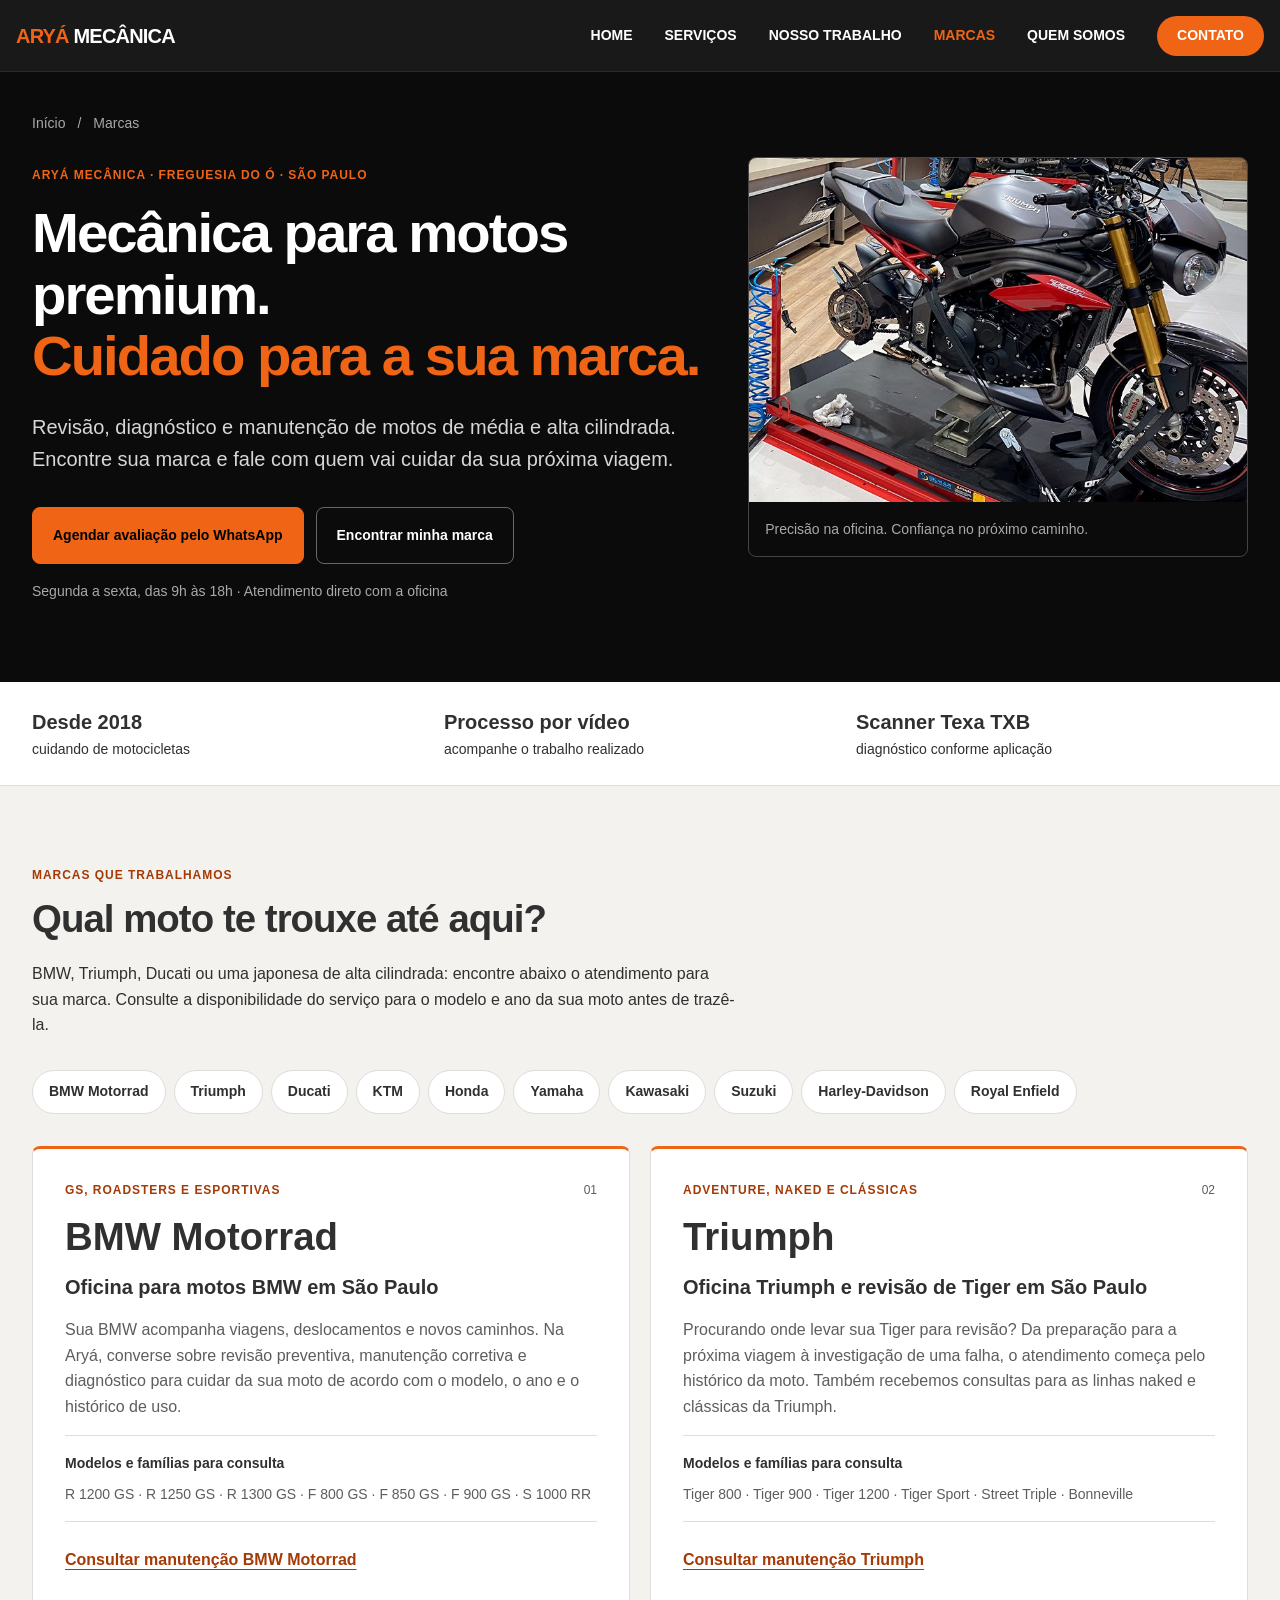
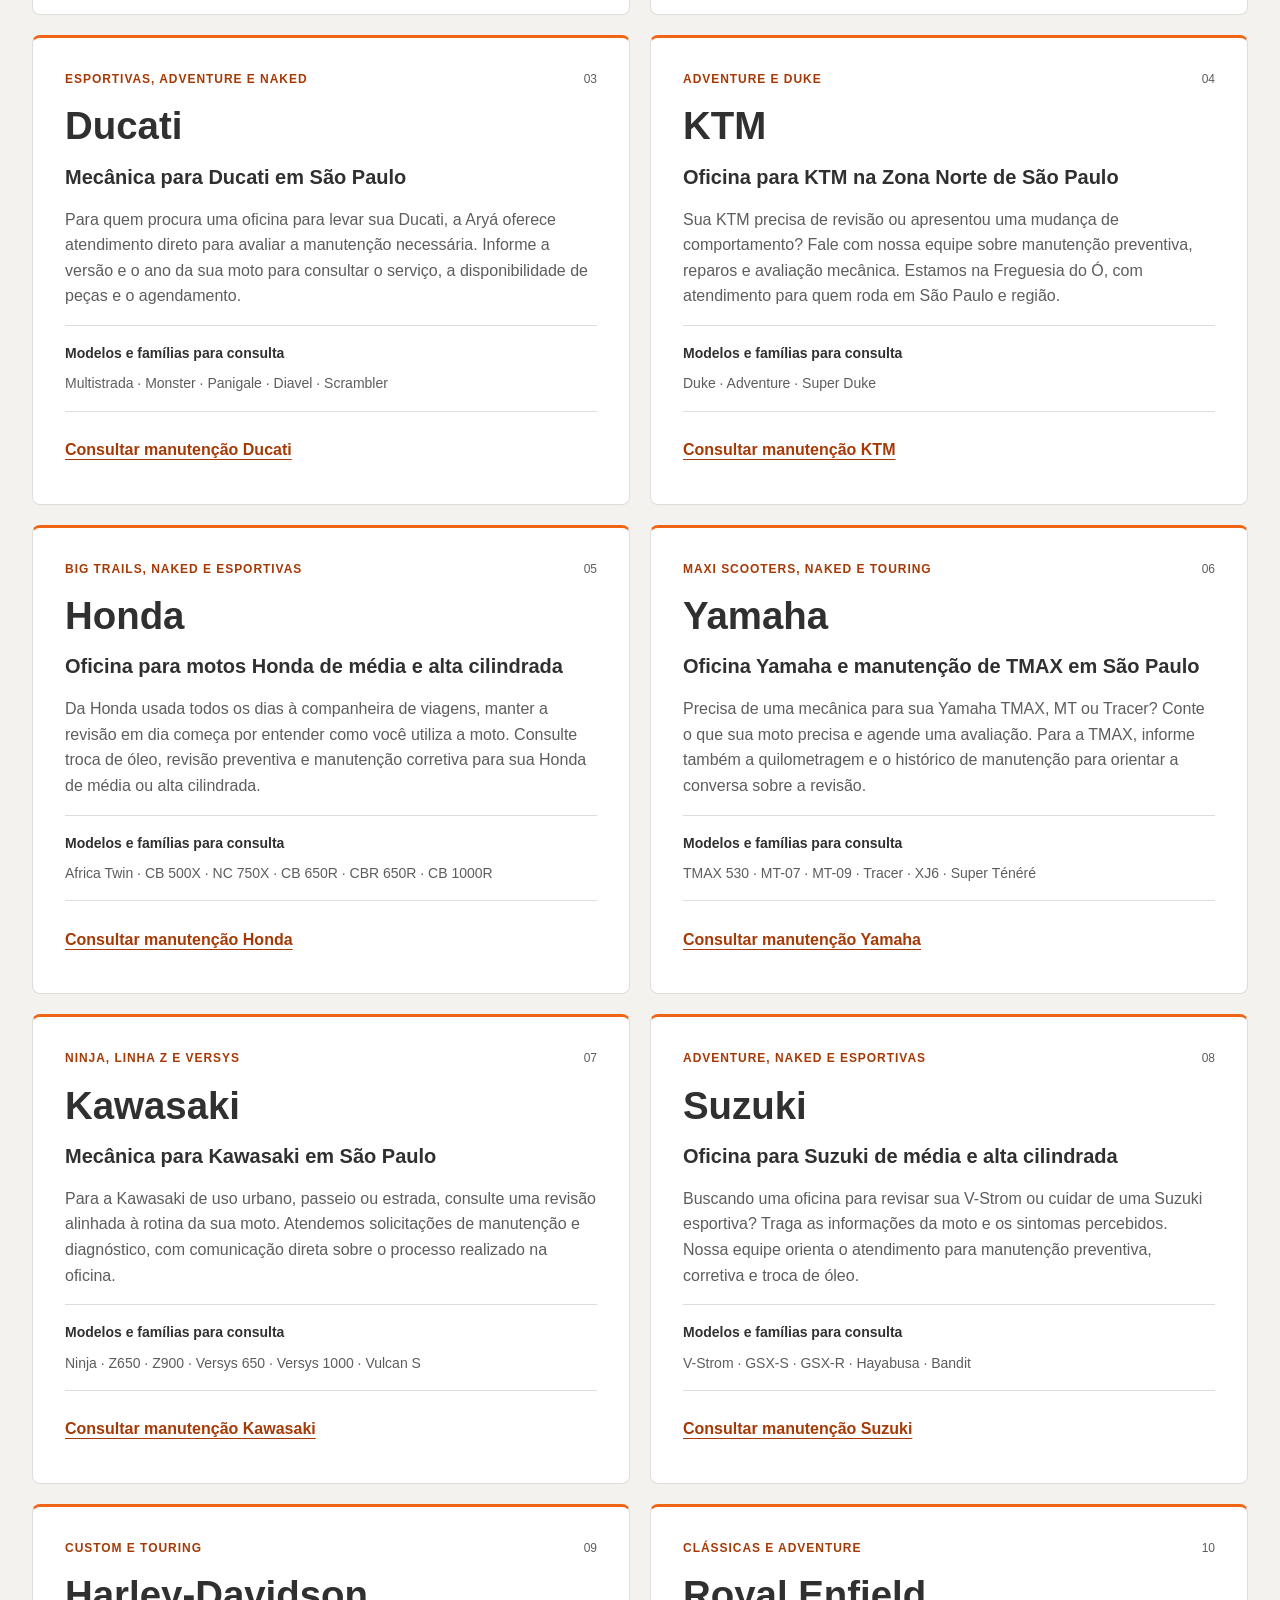
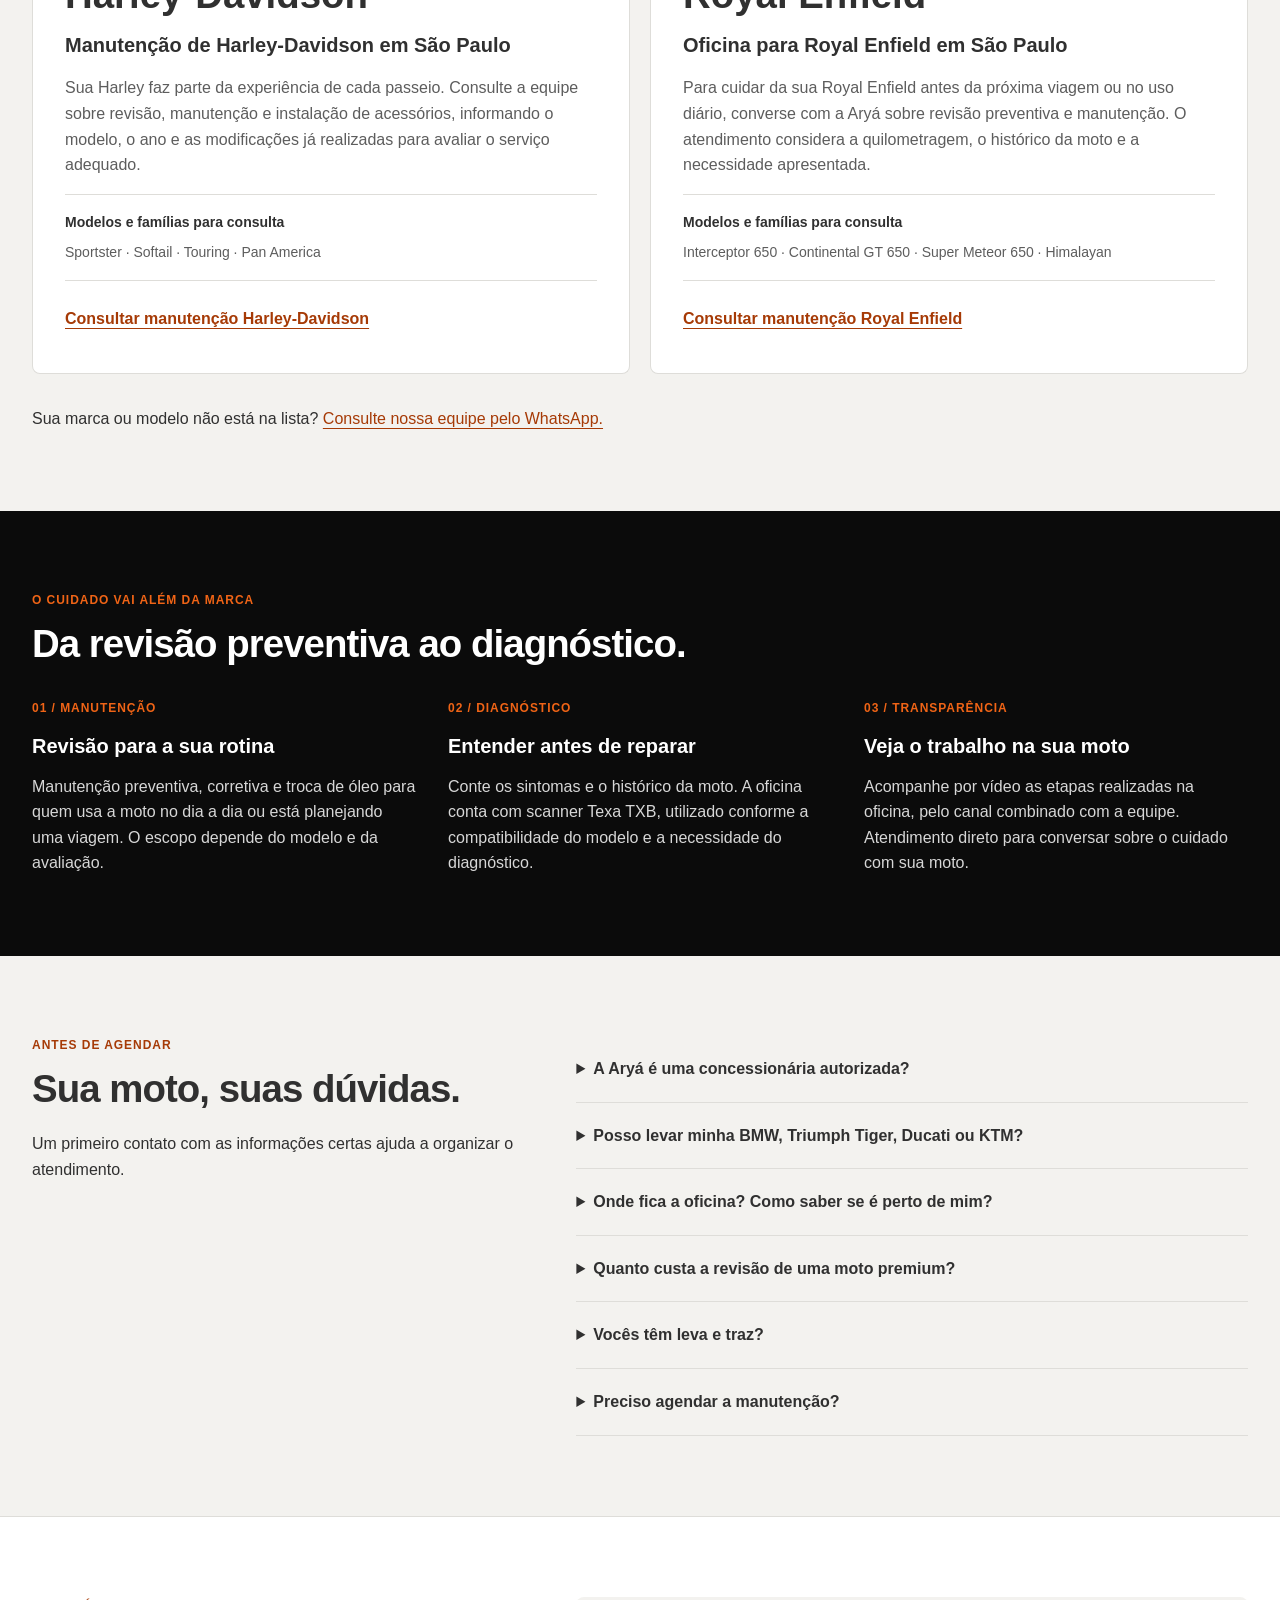
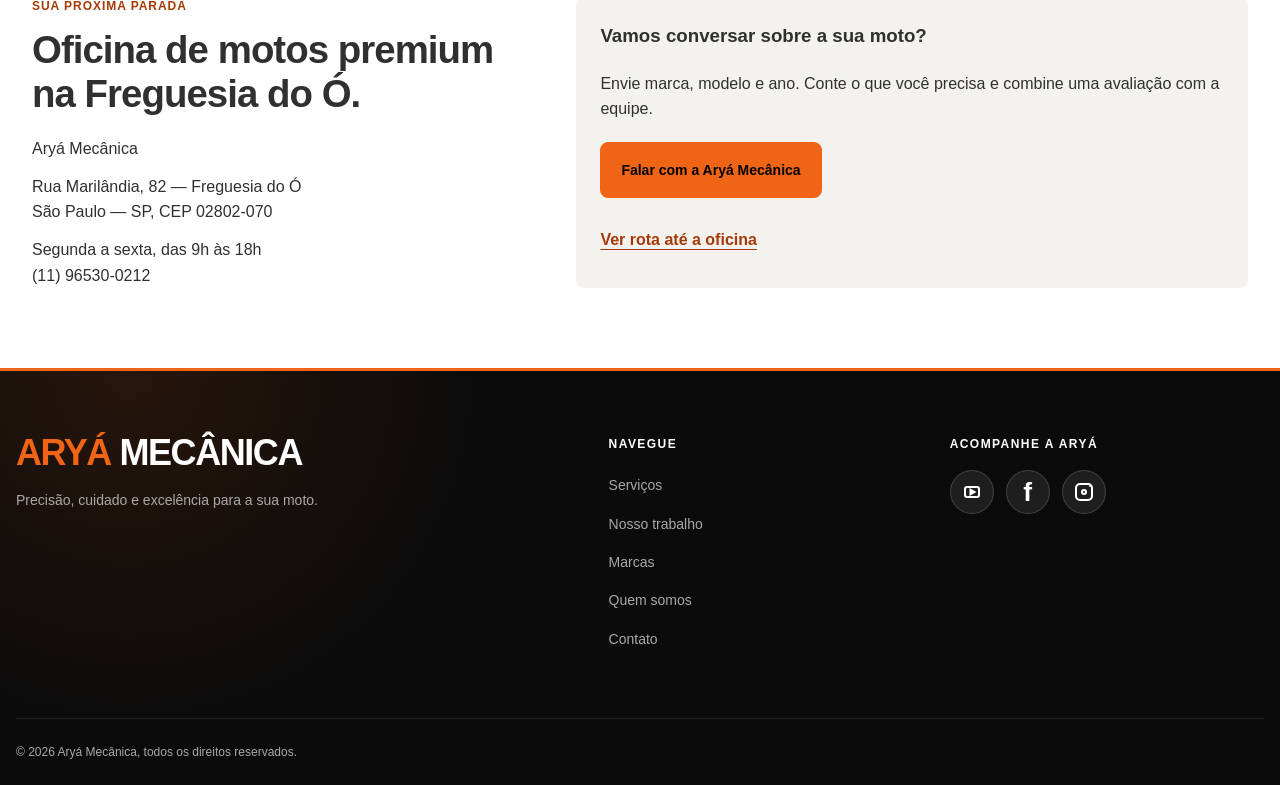
==== marcas.html @ cc3dc793 "feat(marcas): adiciona pagina de atendimento por marca Inclui servicos, perguntas frequentes e conta" ====
<!doctype html>
<html lang="pt-BR">
<head>
  <meta charset="utf-8">
  <meta name="viewport" content="width=device-width, initial-scale=1">
  <title>Oficina de Motos Premium em São Paulo | Marcas | Aryá</title>
  <meta name="description" content="Mecânica de motos premium na Freguesia do Ó, São Paulo. BMW, Triumph Tiger, Ducati, KTM, Honda e mais. Consulte revisão e manutenção na Aryá.">
  <meta property="og:type" content="website">
  <meta property="og:locale" content="pt_BR">
  <meta property="og:title" content="Sua moto. Sua marca. O cuidado da Aryá.">
  <meta property="og:description" content="Oficina de motos premium em São Paulo. Encontre sua marca e converse sobre revisão, diagnóstico e manutenção na Freguesia do Ó.">
  <meta name="theme-color" content="#0b0b0b">
  <link rel="icon" href="aryamecanica files/faviconam.png">
  <link rel="stylesheet" href="style.css?v=1.5.0">
  <link rel="stylesheet" href="marcas.css?v=1.5.0">
</head>
<body class="brands-page">
<a class="brands-skip" href="#conteudo">Pular para o conteúdo</a>
    <header class="site-header">
      <nav class="site-nav" aria-label="Navegação principal">
        <a class="site-nav__brand" href="index.html#home" aria-label="Aryá Mecânica — página inicial">
          <span>Aryá</span> Mecânica
        </a>

        <button
          class="menu-toggle"
          type="button"
          aria-controls="mobile-menu"
          aria-expanded="false"
          aria-label="Abrir menu"
          data-menu-open
        >
          <span></span>
          <span></span>
          <span></span>
        </button>

        <ul class="site-nav__links">
          <li><a href="index.html#home">Home</a></li>
          <li><a href="index.html#servicos">Serviços</a></li>
          <li><a href="index.html#trabalho">Nosso trabalho</a></li>
          <li><a href="marcas.html" aria-current="page">Marcas</a></li>
          <li><a href="index.html#quem-somos">Quem somos</a></li>
          <li><a class="site-nav__contact light-sweep" href="index.html#contato">Contato<span class="light-sweep__beam" aria-hidden="true"></span></a></li>
        </ul>
      </nav>
    </header>

    <div class="mobile-menu" id="mobile-menu" hidden data-mobile-menu>
      <nav class="mobile-menu__nav" aria-label="Navegação mobile">
        <ul>
          <li><a href="index.html#home">Home</a></li>
          <li><a href="index.html#servicos">Serviços</a></li>
          <li><a href="index.html#trabalho">Nosso trabalho</a></li>
          <li><a href="marcas.html" aria-current="page">Marcas</a></li>
          <li><a href="index.html#quem-somos">Quem somos</a></li>
          <li><a href="index.html#contato">Contato</a></li>
        </ul>
      </nav>

      <div class="social-list social-list--menu" aria-label="Redes sociais">
        <a class="social-link social-link--youtube" href="https://www.youtube.com/@aryamecanicaexcelenciaemme1202" target="_blank" rel="noopener noreferrer" aria-label="Abrir canal da Aryá Mecânica no YouTube"></a>
        <a class="social-link social-link--facebook" href="https://www.facebook.com/aryamecanica/" target="_blank" rel="noopener noreferrer" aria-label="Abrir página da Aryá Mecânica no Facebook"></a>
        <a class="social-link social-link--instagram" href="https://www.instagram.com/arya_mecanica/" target="_blank" rel="noopener noreferrer" aria-label="Abrir perfil da Aryá Mecânica no Instagram"></a>
      </div>
    </div>


<main id="conteudo">
  <section class="brands-hero" aria-labelledby="brands-title">
    <div class="brands-shell brands-hero__grid">
      <div class="brands-hero__copy">
        <nav class="brands-breadcrumb" aria-label="Localização na página"><a href="index.html">Início</a><span aria-hidden="true"> / </span><span>Marcas</span></nav>
        <p class="brands-eyebrow">Aryá Mecânica · Freguesia do Ó · São Paulo</p>
        <h1 id="brands-title">Mecânica para motos premium.<br><span>Cuidado para a sua marca.</span></h1>
        <p class="brands-intro">Revisão, diagnóstico e manutenção de motos de média e alta cilindrada. Encontre sua marca e fale com quem vai cuidar da sua próxima viagem.</p>
        <div class="brands-actions"><a class="brands-button" href="https://wa.me/5511965300212?text=Ol%C3%A1!%20Vim%20pela%20p%C3%A1gina%20de%20marcas%20da%20Ary%C3%A1%20Mec%C3%A2nica%20e%20gostaria%20de%20agendar%20uma%20avalia%C3%A7%C3%A3o%20para%20minha%20moto.%20Modelo%3A%20__.%20Ano%3A%20__.%20Quilometragem%3A%20__.%20Servi%C3%A7o%20ou%20sintoma%3A%20__." target="_blank" rel="noopener noreferrer">Agendar avaliação pelo WhatsApp</a><a class="brands-button brands-button--secondary" href="#marcas">Encontrar minha marca</a></div>
        <p class="brands-hero__note">Segunda a sexta, das 9h às 18h · Atendimento direto com a oficina</p>
      </div>
      <figure class="brands-hero__photo"><img src="aryamecanica files/Ar4.jpg" alt="Motocicleta Triumph em manutenção na oficina Aryá Mecânica" width="915" height="539" fetchpriority="high"><figcaption>Precisão na oficina. Confiança no próximo caminho.</figcaption></figure>
    </div>
  </section>
  <div class="brands-proof"><div class="brands-shell brands-proof__grid"><p><strong>Desde 2018</strong>cuidando de motocicletas</p><p><strong>Processo por vídeo</strong>acompanhe o trabalho realizado</p><p><strong>Scanner Texa TXB</strong>diagnóstico conforme aplicação</p></div></div>
  <section class="brands-section" id="marcas" aria-labelledby="marcas-title">
    <div class="brands-shell">
      <p class="brands-eyebrow">Marcas que trabalhamos</p>
      <h2 id="marcas-title">Qual moto te trouxe até aqui?</h2>
      <p class="brands-section__intro">BMW, Triumph, Ducati ou uma japonesa de alta cilindrada: encontre abaixo o atendimento para sua marca. Consulte a disponibilidade do serviço para o modelo e ano da sua moto antes de trazê-la.</p>
      <nav class="brands-index" aria-label="Ir para a marca"><a href="#bmw">BMW Motorrad</a><a href="#triumph">Triumph</a><a href="#ducati">Ducati</a><a href="#ktm">KTM</a><a href="#honda">Honda</a><a href="#yamaha">Yamaha</a><a href="#kawasaki">Kawasaki</a><a href="#suzuki">Suzuki</a><a href="#harley-davidson">Harley-Davidson</a><a href="#royal-enfield">Royal Enfield</a></nav>
      <div class="brands-grid">
<article class="brand-card" id="bmw" aria-labelledby="title-bmw">
  <div class="brand-card__top"><span class="brands-eyebrow">GS, roadsters e esportivas</span><span class="brand-card__number" aria-hidden="true">01</span></div>
  <p class="brand-card__name">BMW Motorrad</p>
  <h3 id="title-bmw">Oficina para motos BMW em São Paulo</h3>
  <p>Sua BMW acompanha viagens, deslocamentos e novos caminhos. Na Aryá, converse sobre revisão preventiva, manutenção corretiva e diagnóstico para cuidar da sua moto de acordo com o modelo, o ano e o histórico de uso.</p>
  <p class="brand-card__models"><strong>Modelos e famílias para consulta</strong>R 1200 GS · R 1250 GS · R 1300 GS · F 800 GS · F 850 GS · F 900 GS · S 1000 RR</p>
  <a class="brands-link" href="https://wa.me/5511965300212?text=Ol%C3%A1!%20Vim%20pela%20p%C3%A1gina%20de%20marcas%20da%20Ary%C3%A1%20Mec%C3%A2nica%20e%20gostaria%20de%20agendar%20uma%20avalia%C3%A7%C3%A3o%20para%20minha%20BMW%20Motorrad.%20Modelo%3A%20__.%20Ano%3A%20__.%20Quilometragem%3A%20__.%20Servi%C3%A7o%20ou%20sintoma%3A%20__." target="_blank" rel="noopener noreferrer">Consultar manutenção BMW Motorrad<span class="sr-only"> pelo WhatsApp (abre em nova aba)</span></a>
</article>

<article class="brand-card" id="triumph" aria-labelledby="title-triumph">
  <div class="brand-card__top"><span class="brands-eyebrow">Adventure, naked e clássicas</span><span class="brand-card__number" aria-hidden="true">02</span></div>
  <p class="brand-card__name">Triumph</p>
  <h3 id="title-triumph">Oficina Triumph e revisão de Tiger em São Paulo</h3>
  <p>Procurando onde levar sua Tiger para revisão? Da preparação para a próxima viagem à investigação de uma falha, o atendimento começa pelo histórico da moto. Também recebemos consultas para as linhas naked e clássicas da Triumph.</p>
  <p class="brand-card__models"><strong>Modelos e famílias para consulta</strong>Tiger 800 · Tiger 900 · Tiger 1200 · Tiger Sport · Street Triple · Bonneville</p>
  <a class="brands-link" href="https://wa.me/5511965300212?text=Ol%C3%A1!%20Vim%20pela%20p%C3%A1gina%20de%20marcas%20da%20Ary%C3%A1%20Mec%C3%A2nica%20e%20gostaria%20de%20agendar%20uma%20avalia%C3%A7%C3%A3o%20para%20minha%20Triumph.%20Modelo%3A%20__.%20Ano%3A%20__.%20Quilometragem%3A%20__.%20Servi%C3%A7o%20ou%20sintoma%3A%20__." target="_blank" rel="noopener noreferrer">Consultar manutenção Triumph<span class="sr-only"> pelo WhatsApp (abre em nova aba)</span></a>
</article>

<article class="brand-card" id="ducati" aria-labelledby="title-ducati">
  <div class="brand-card__top"><span class="brands-eyebrow">Esportivas, adventure e naked</span><span class="brand-card__number" aria-hidden="true">03</span></div>
  <p class="brand-card__name">Ducati</p>
  <h3 id="title-ducati">Mecânica para Ducati em São Paulo</h3>
  <p>Para quem procura uma oficina para levar sua Ducati, a Aryá oferece atendimento direto para avaliar a manutenção necessária. Informe a versão e o ano da sua moto para consultar o serviço, a disponibilidade de peças e o agendamento.</p>
  <p class="brand-card__models"><strong>Modelos e famílias para consulta</strong>Multistrada · Monster · Panigale · Diavel · Scrambler</p>
  <a class="brands-link" href="https://wa.me/5511965300212?text=Ol%C3%A1!%20Vim%20pela%20p%C3%A1gina%20de%20marcas%20da%20Ary%C3%A1%20Mec%C3%A2nica%20e%20gostaria%20de%20agendar%20uma%20avalia%C3%A7%C3%A3o%20para%20minha%20Ducati.%20Modelo%3A%20__.%20Ano%3A%20__.%20Quilometragem%3A%20__.%20Servi%C3%A7o%20ou%20sintoma%3A%20__." target="_blank" rel="noopener noreferrer">Consultar manutenção Ducati<span class="sr-only"> pelo WhatsApp (abre em nova aba)</span></a>
</article>

<article class="brand-card" id="ktm" aria-labelledby="title-ktm">
  <div class="brand-card__top"><span class="brands-eyebrow">Adventure e Duke</span><span class="brand-card__number" aria-hidden="true">04</span></div>
  <p class="brand-card__name">KTM</p>
  <h3 id="title-ktm">Oficina para KTM na Zona Norte de São Paulo</h3>
  <p>Sua KTM precisa de revisão ou apresentou uma mudança de comportamento? Fale com nossa equipe sobre manutenção preventiva, reparos e avaliação mecânica. Estamos na Freguesia do Ó, com atendimento para quem roda em São Paulo e região.</p>
  <p class="brand-card__models"><strong>Modelos e famílias para consulta</strong>Duke · Adventure · Super Duke</p>
  <a class="brands-link" href="https://wa.me/5511965300212?text=Ol%C3%A1!%20Vim%20pela%20p%C3%A1gina%20de%20marcas%20da%20Ary%C3%A1%20Mec%C3%A2nica%20e%20gostaria%20de%20agendar%20uma%20avalia%C3%A7%C3%A3o%20para%20minha%20KTM.%20Modelo%3A%20__.%20Ano%3A%20__.%20Quilometragem%3A%20__.%20Servi%C3%A7o%20ou%20sintoma%3A%20__." target="_blank" rel="noopener noreferrer">Consultar manutenção KTM<span class="sr-only"> pelo WhatsApp (abre em nova aba)</span></a>
</article>

<article class="brand-card" id="honda" aria-labelledby="title-honda">
  <div class="brand-card__top"><span class="brands-eyebrow">Big trails, naked e esportivas</span><span class="brand-card__number" aria-hidden="true">05</span></div>
  <p class="brand-card__name">Honda</p>
  <h3 id="title-honda">Oficina para motos Honda de média e alta cilindrada</h3>
  <p>Da Honda usada todos os dias à companheira de viagens, manter a revisão em dia começa por entender como você utiliza a moto. Consulte troca de óleo, revisão preventiva e manutenção corretiva para sua Honda de média ou alta cilindrada.</p>
  <p class="brand-card__models"><strong>Modelos e famílias para consulta</strong>Africa Twin · CB 500X · NC 750X · CB 650R · CBR 650R · CB 1000R</p>
  <a class="brands-link" href="https://wa.me/5511965300212?text=Ol%C3%A1!%20Vim%20pela%20p%C3%A1gina%20de%20marcas%20da%20Ary%C3%A1%20Mec%C3%A2nica%20e%20gostaria%20de%20agendar%20uma%20avalia%C3%A7%C3%A3o%20para%20minha%20Honda.%20Modelo%3A%20__.%20Ano%3A%20__.%20Quilometragem%3A%20__.%20Servi%C3%A7o%20ou%20sintoma%3A%20__." target="_blank" rel="noopener noreferrer">Consultar manutenção Honda<span class="sr-only"> pelo WhatsApp (abre em nova aba)</span></a>
</article>

<article class="brand-card" id="yamaha" aria-labelledby="title-yamaha">
  <div class="brand-card__top"><span class="brands-eyebrow">Maxi scooters, naked e touring</span><span class="brand-card__number" aria-hidden="true">06</span></div>
  <p class="brand-card__name">Yamaha</p>
  <h3 id="title-yamaha">Oficina Yamaha e manutenção de TMAX em São Paulo</h3>
  <p>Precisa de uma mecânica para sua Yamaha TMAX, MT ou Tracer? Conte o que sua moto precisa e agende uma avaliação. Para a TMAX, informe também a quilometragem e o histórico de manutenção para orientar a conversa sobre a revisão.</p>
  <p class="brand-card__models"><strong>Modelos e famílias para consulta</strong>TMAX 530 · MT-07 · MT-09 · Tracer · XJ6 · Super Ténéré</p>
  <a class="brands-link" href="https://wa.me/5511965300212?text=Ol%C3%A1!%20Vim%20pela%20p%C3%A1gina%20de%20marcas%20da%20Ary%C3%A1%20Mec%C3%A2nica%20e%20gostaria%20de%20agendar%20uma%20avalia%C3%A7%C3%A3o%20para%20minha%20Yamaha.%20Modelo%3A%20__.%20Ano%3A%20__.%20Quilometragem%3A%20__.%20Servi%C3%A7o%20ou%20sintoma%3A%20__." target="_blank" rel="noopener noreferrer">Consultar manutenção Yamaha<span class="sr-only"> pelo WhatsApp (abre em nova aba)</span></a>
</article>

<article class="brand-card" id="kawasaki" aria-labelledby="title-kawasaki">
  <div class="brand-card__top"><span class="brands-eyebrow">Ninja, linha Z e Versys</span><span class="brand-card__number" aria-hidden="true">07</span></div>
  <p class="brand-card__name">Kawasaki</p>
  <h3 id="title-kawasaki">Mecânica para Kawasaki em São Paulo</h3>
  <p>Para a Kawasaki de uso urbano, passeio ou estrada, consulte uma revisão alinhada à rotina da sua moto. Atendemos solicitações de manutenção e diagnóstico, com comunicação direta sobre o processo realizado na oficina.</p>
  <p class="brand-card__models"><strong>Modelos e famílias para consulta</strong>Ninja · Z650 · Z900 · Versys 650 · Versys 1000 · Vulcan S</p>
  <a class="brands-link" href="https://wa.me/5511965300212?text=Ol%C3%A1!%20Vim%20pela%20p%C3%A1gina%20de%20marcas%20da%20Ary%C3%A1%20Mec%C3%A2nica%20e%20gostaria%20de%20agendar%20uma%20avalia%C3%A7%C3%A3o%20para%20minha%20Kawasaki.%20Modelo%3A%20__.%20Ano%3A%20__.%20Quilometragem%3A%20__.%20Servi%C3%A7o%20ou%20sintoma%3A%20__." target="_blank" rel="noopener noreferrer">Consultar manutenção Kawasaki<span class="sr-only"> pelo WhatsApp (abre em nova aba)</span></a>
</article>

<article class="brand-card" id="suzuki" aria-labelledby="title-suzuki">
  <div class="brand-card__top"><span class="brands-eyebrow">Adventure, naked e esportivas</span><span class="brand-card__number" aria-hidden="true">08</span></div>
  <p class="brand-card__name">Suzuki</p>
  <h3 id="title-suzuki">Oficina para Suzuki de média e alta cilindrada</h3>
  <p>Buscando uma oficina para revisar sua V-Strom ou cuidar de uma Suzuki esportiva? Traga as informações da moto e os sintomas percebidos. Nossa equipe orienta o atendimento para manutenção preventiva, corretiva e troca de óleo.</p>
  <p class="brand-card__models"><strong>Modelos e famílias para consulta</strong>V-Strom · GSX-S · GSX-R · Hayabusa · Bandit</p>
  <a class="brands-link" href="https://wa.me/5511965300212?text=Ol%C3%A1!%20Vim%20pela%20p%C3%A1gina%20de%20marcas%20da%20Ary%C3%A1%20Mec%C3%A2nica%20e%20gostaria%20de%20agendar%20uma%20avalia%C3%A7%C3%A3o%20para%20minha%20Suzuki.%20Modelo%3A%20__.%20Ano%3A%20__.%20Quilometragem%3A%20__.%20Servi%C3%A7o%20ou%20sintoma%3A%20__." target="_blank" rel="noopener noreferrer">Consultar manutenção Suzuki<span class="sr-only"> pelo WhatsApp (abre em nova aba)</span></a>
</article>

<article class="brand-card" id="harley-davidson" aria-labelledby="title-harley-davidson">
  <div class="brand-card__top"><span class="brands-eyebrow">Custom e touring</span><span class="brand-card__number" aria-hidden="true">09</span></div>
  <p class="brand-card__name">Harley-Davidson</p>
  <h3 id="title-harley-davidson">Manutenção de Harley-Davidson em São Paulo</h3>
  <p>Sua Harley faz parte da experiência de cada passeio. Consulte a equipe sobre revisão, manutenção e instalação de acessórios, informando o modelo, o ano e as modificações já realizadas para avaliar o serviço adequado.</p>
  <p class="brand-card__models"><strong>Modelos e famílias para consulta</strong>Sportster · Softail · Touring · Pan America</p>
  <a class="brands-link" href="https://wa.me/5511965300212?text=Ol%C3%A1!%20Vim%20pela%20p%C3%A1gina%20de%20marcas%20da%20Ary%C3%A1%20Mec%C3%A2nica%20e%20gostaria%20de%20agendar%20uma%20avalia%C3%A7%C3%A3o%20para%20minha%20Harley-Davidson.%20Modelo%3A%20__.%20Ano%3A%20__.%20Quilometragem%3A%20__.%20Servi%C3%A7o%20ou%20sintoma%3A%20__." target="_blank" rel="noopener noreferrer">Consultar manutenção Harley-Davidson<span class="sr-only"> pelo WhatsApp (abre em nova aba)</span></a>
</article>

<article class="brand-card" id="royal-enfield" aria-labelledby="title-royal-enfield">
  <div class="brand-card__top"><span class="brands-eyebrow">Clássicas e adventure</span><span class="brand-card__number" aria-hidden="true">10</span></div>
  <p class="brand-card__name">Royal Enfield</p>
  <h3 id="title-royal-enfield">Oficina para Royal Enfield em São Paulo</h3>
  <p>Para cuidar da sua Royal Enfield antes da próxima viagem ou no uso diário, converse com a Aryá sobre revisão preventiva e manutenção. O atendimento considera a quilometragem, o histórico da moto e a necessidade apresentada.</p>
  <p class="brand-card__models"><strong>Modelos e famílias para consulta</strong>Interceptor 650 · Continental GT 650 · Super Meteor 650 · Himalayan</p>
  <a class="brands-link" href="https://wa.me/5511965300212?text=Ol%C3%A1!%20Vim%20pela%20p%C3%A1gina%20de%20marcas%20da%20Ary%C3%A1%20Mec%C3%A2nica%20e%20gostaria%20de%20agendar%20uma%20avalia%C3%A7%C3%A3o%20para%20minha%20Royal%20Enfield.%20Modelo%3A%20__.%20Ano%3A%20__.%20Quilometragem%3A%20__.%20Servi%C3%A7o%20ou%20sintoma%3A%20__." target="_blank" rel="noopener noreferrer">Consultar manutenção Royal Enfield<span class="sr-only"> pelo WhatsApp (abre em nova aba)</span></a>
</article></div>
      <p class="brands-other">Sua marca ou modelo não está na lista? <a href="https://wa.me/5511965300212?text=Ol%C3%A1!%20Vim%20pela%20p%C3%A1gina%20de%20marcas%20da%20Ary%C3%A1%20Mec%C3%A2nica%20e%20gostaria%20de%20agendar%20uma%20avalia%C3%A7%C3%A3o%20para%20minha%20moto.%20Modelo%3A%20__.%20Ano%3A%20__.%20Quilometragem%3A%20__.%20Servi%C3%A7o%20ou%20sintoma%3A%20__." target="_blank" rel="noopener noreferrer">Consulte nossa equipe pelo WhatsApp.</a></p>
    </div>
  </section>
  <section class="brands-section brands-section--dark" id="servicos-premium" aria-labelledby="services-premium-title">
    <div class="brands-shell">
      <p class="brands-eyebrow">O cuidado vai além da marca</p><h2 id="services-premium-title">Da revisão preventiva ao diagnóstico.</h2>
      <div class="brands-services">
        <article><span class="brands-eyebrow">01 / Manutenção</span><h3>Revisão para a sua rotina</h3><p>Manutenção preventiva, corretiva e troca de óleo para quem usa a moto no dia a dia ou está planejando uma viagem. O escopo depende do modelo e da avaliação.</p></article>
        <article><span class="brands-eyebrow">02 / Diagnóstico</span><h3>Entender antes de reparar</h3><p>Conte os sintomas e o histórico da moto. A oficina conta com scanner Texa TXB, utilizado conforme a compatibilidade do modelo e a necessidade do diagnóstico.</p></article>
        <article><span class="brands-eyebrow">03 / Transparência</span><h3>Veja o trabalho na sua moto</h3><p>Acompanhe por vídeo as etapas realizadas na oficina, pelo canal combinado com a equipe. Atendimento direto para conversar sobre o cuidado com sua moto.</p></article>
      </div>
    </div>
  </section>
  <section class="brands-section" aria-labelledby="faq-title"><div class="brands-shell brands-faq">
    <div><p class="brands-eyebrow">Antes de agendar</p><h2 id="faq-title">Sua moto, suas dúvidas.</h2><p>Um primeiro contato com as informações certas ajuda a organizar o atendimento.</p></div>
    <div>
      <details><summary>A Aryá é uma concessionária autorizada?</summary><p>Somos uma oficina independente multimarcas. As marcas e os modelos nesta página identificam as motocicletas sobre as quais você pode consultar atendimento; não representam vínculo ou autorização dos fabricantes.</p></details>
      <details><summary>Posso levar minha BMW, Triumph Tiger, Ducati ou KTM?</summary><p>Fale com a equipe antes da visita e envie modelo, ano, quilometragem e o serviço desejado. Confirmamos a possibilidade de atendimento e a disponibilidade para agendar sua moto.</p></details>
      <details><summary>Onde fica a oficina? Como saber se é perto de mim?</summary><p>Estamos na Rua Marilândia, 82, Freguesia do Ó, Zona Norte de São Paulo. Use o link de rota abaixo para conferir a distância e o trajeto a partir da sua localização.</p></details>
      <details><summary>Quanto custa a revisão de uma moto premium?</summary><p>O valor varia conforme modelo, ano, quilometragem, histórico e itens necessários. Envie essas informações para conversar sobre a avaliação e o orçamento da sua moto.</p></details>
      <details><summary>Vocês têm leva e traz?</summary><p>Há serviço de leva e traz terceirizado. Consulte com a equipe a região atendida, o custo e a disponibilidade antes de agendar.</p></details>
      <details><summary>Preciso agendar a manutenção?</summary><p>Entre em contato pelo WhatsApp antes de trazer a moto para combinar o atendimento. A oficina funciona de segunda a sexta, das 9h às 18h.</p></details>
    </div>
  </div></section>
  <section class="brands-section brands-location" id="agendamento" aria-labelledby="location-title">
    <div class="brands-shell brands-location__grid" itemscope itemtype="https://schema.org/LocalBusiness">
      <div><p class="brands-eyebrow">Sua próxima parada</p><h2 id="location-title">Oficina de motos premium na Freguesia do Ó.</h2><p itemprop="name">Aryá Mecânica</p>
      <address itemprop="address" itemscope itemtype="https://schema.org/PostalAddress"><span itemprop="streetAddress">Rua Marilândia, 82 — Freguesia do Ó</span><br><span itemprop="addressLocality">São Paulo</span> — <span itemprop="addressRegion">SP</span>, CEP <span itemprop="postalCode">02802-070</span><meta itemprop="addressCountry" content="BR"></address>
      <p>Segunda a sexta, das 9h às 18h</p><meta itemprop="openingHours" content="Mo-Fr 09:00-18:00"><a itemprop="telephone" href="tel:+5511965300212">(11) 96530-0212</a></div>
      <div class="brands-location__action"><h3>Vamos conversar sobre a sua moto?</h3><p>Envie marca, modelo e ano. Conte o que você precisa e combine uma avaliação com a equipe.</p><a class="brands-button" href="https://wa.me/5511965300212?text=Ol%C3%A1!%20Vim%20pela%20p%C3%A1gina%20de%20marcas%20da%20Ary%C3%A1%20Mec%C3%A2nica%20e%20gostaria%20de%20agendar%20uma%20avalia%C3%A7%C3%A3o%20para%20minha%20moto.%20Modelo%3A%20__.%20Ano%3A%20__.%20Quilometragem%3A%20__.%20Servi%C3%A7o%20ou%20sintoma%3A%20__." target="_blank" rel="noopener noreferrer">Falar com a Aryá Mecânica</a><a class="brands-link" href="https://www.google.com/maps/dir/?api=1&amp;destination=Rua+Maril%C3%A2ndia+82+S%C3%A3o+Paulo+SP" target="_blank" rel="noopener noreferrer">Ver rota até a oficina</a></div>
    </div>
  </section>
</main>
    <footer class="site-footer" id="rodape">
      <div class="site-footer__inner">
        <div class="site-footer__brand">
          <a class="site-footer__wordmark" href="index.html#home" aria-label="Aryá Mecânica — voltar ao início">
            <span>Aryá</span> Mecânica
          </a>
          <p>Precisão, cuidado e excelência para a sua moto.</p>
        </div>

        <nav class="site-footer__nav" aria-label="Navegação do rodapé">
          <p class="site-footer__title">Navegue</p>
          <ul>
            <li><a href="index.html#servicos">Serviços</a></li>
            <li><a href="index.html#trabalho">Nosso trabalho</a></li>
          <li><a href="marcas.html">Marcas</a></li>
            <li><a href="index.html#quem-somos">Quem somos</a></li>
            <li><a href="index.html#contato">Contato</a></li>
          </ul>
        </nav>

        <div class="site-footer__social">
          <p class="site-footer__title">Acompanhe a Aryá</p>
          <div class="social-list social-list--footer" aria-label="Redes sociais">
            <a class="social-link social-link--youtube light-sweep" href="https://www.youtube.com/@aryamecanicaexcelenciaemme1202" target="_blank" rel="noopener noreferrer" aria-label="Abrir canal da Aryá Mecânica no YouTube"><span class="light-sweep__beam" aria-hidden="true"></span></a>
            <a class="social-link social-link--facebook light-sweep" href="https://www.facebook.com/aryamecanica/" target="_blank" rel="noopener noreferrer" aria-label="Abrir página da Aryá Mecânica no Facebook"><span class="light-sweep__beam" aria-hidden="true"></span></a>
            <a class="social-link social-link--instagram light-sweep" href="https://www.instagram.com/arya_mecanica/" target="_blank" rel="noopener noreferrer" aria-label="Abrir perfil da Aryá Mecânica no Instagram"><span class="light-sweep__beam" aria-hidden="true"></span></a>
          </div>
        </div>
      </div>

      <div class="site-footer__bottom">
        <p>© 2026 Aryá Mecânica, todos os direitos reservados.</p>
      </div>
    </footer>


<script src="script.js?v=1.3.0" defer></script>
</body></html>
---- style.css ----
:root {
  --color-black: #000000;
  --color-ink: #303030;
  --color-text: #5d5d5d;
  --color-muted: #8f8f8f;
  --color-white: #ffffff;
  --color-soft: #f7f7f7;
  --color-menu: #2e2e2e;
  --color-accent: #f06416;
  --color-accent-strong: #db4c08;
  --color-mobile-active: #d39797;
  --color-success: #18753c;
  --color-danger: #a82922;
  --color-footer-surface: #0b0b0b;
  --color-footer-muted: #a9a9a9;

  --font-base: "Arial Narrow", "Roboto Condensed", "Segoe UI", Arial, sans-serif;
  --font-body: "Segoe UI", Arial, sans-serif;
  --text-xs: 0.75rem;
  --text-sm: 0.875rem;
  --text-md: 1rem;
  --text-lg: 1.25rem;
  --text-xl: 1.75rem;
  --title-sm: 1.625rem;
  --title-md: 2.125rem;
  --title-lg: 3.125rem;

  --leading-tight: 1.1;
  --leading-base: 1.6;
  --tracking-nav: 0;
  --tracking-title: 0;
  --tracking-wide: 0;

  --space-1: 0.25rem;
  --space-2: 0.5rem;
  --space-3: 0.75rem;
  --space-4: 1rem;
  --space-5: 1.25rem;
  --space-6: 1.5rem;
  --space-8: 2rem;
  --space-10: 2.5rem;
  --space-12: 3rem;
  --space-16: 4rem;
  --space-20: 5rem;
  --space-24: 6rem;

  --header-height: 4.5rem;
  --container: 85rem;
  --container-narrow: 43rem;
  --card-width: 52.75rem;
  --gallery-width: 85.375rem;
  --content-card-padding: 4.5rem;

  --border-field: 0.125rem solid #3b3b3b;
  --border-light: 0.125rem solid rgb(255 255 255 / 0.92);
  --radius-pill: 999rem;
  --shadow-logo: 0 0.5rem 1rem rgb(0 0 0 / 0.45);

  --duration-fast: 160ms;
  --duration-base: 240ms;
  --duration-light-sweep: 700ms;
  --gradient-light-sweep: linear-gradient(
    110deg,
    transparent 30%,
    rgb(255 255 255 / 0.12) 40%,
    rgb(255 255 255 / 0.7) 50%,
    rgb(255 255 255 / 0.12) 60%,
    transparent 70%
  );
  --ease-base: ease;
  --z-header: 20;
  --z-menu: 50;
  --z-floating: 30;
  --z-lightbox: 70;

  --image-hero: url("aryamecanica files/capar-820.jpg");
  --image-metal: url("aryamecanica files/metal-960.jpg");
}

*,
*::before,
*::after {
  box-sizing: border-box;
  margin: 0;
  padding: 0;
  border: 0;
}

html {
  scroll-behavior: smooth;
}

body {
  min-width: 20rem;
  overflow-x: hidden;
  color: var(--color-text);
  font-family: var(--font-body);
  font-size: var(--text-md);
  line-height: var(--leading-base);
  background: var(--color-black);
}

body.is-menu-open {
  overflow: hidden;
}

body.is-lightbox-open {
  overflow: hidden;
}

img,
svg,
video {
  display: block;
  max-width: 100%;
}

img {
  height: auto;
}

button,
input,
textarea {
  color: inherit;
  font: inherit;
  background: transparent;
}

button,
a {
  -webkit-tap-highlight-color: transparent;
}

button {
  cursor: pointer;
}

ul,
ol {
  list-style: none;
}

a {
  color: inherit;
  text-decoration: none;
}

address {
  font-style: normal;
}

[hidden] {
  display: none !important;
}

section {
  scroll-margin-top: var(--header-height);
}

main {
  padding-top: var(--header-height);
}

.site-header {
  position: fixed;
  top: 0;
  right: 0;
  left: 0;
  z-index: var(--z-header);
  height: var(--header-height);
  background: rgb(7 7 7 / 0.92);
  border-bottom: 0.0625rem solid rgb(255 255 255 / 0.08);
  backdrop-filter: blur(1rem);
  transition:
    background var(--duration-base) var(--ease-base),
    box-shadow var(--duration-base) var(--ease-base);
}

.site-header.is-scrolled,
body.is-menu-open .site-header {
  background: rgb(7 7 7 / 0.98);
  box-shadow: 0 0.75rem 2rem rgb(0 0 0 / 0.24);
}

.site-nav {
  display: flex;
  align-items: center;
  justify-content: space-between;
  width: min(100% - var(--space-8), var(--container));
  height: 100%;
  margin-inline: auto;
}

.site-nav__brand {
  color: var(--color-white);
  font-family: var(--font-base);
  font-size: 1.25rem;
  font-weight: 800;
  letter-spacing: -0.04em;
  line-height: 1;
  text-transform: uppercase;
}

.site-nav__brand span {
  color: var(--color-accent);
}

.site-nav__brand:focus-visible,
.menu-toggle:focus-visible {
  outline: 0.125rem solid var(--color-accent);
  outline-offset: 0.25rem;
}

.site-nav__links {
  display: none;
}

.site-nav__links a {
  position: relative;
  display: inline-flex;
  align-items: center;
  min-height: 2.75rem;
  color: var(--color-white);
  font-family: var(--font-base);
  font-size: var(--text-sm);
  font-weight: 700;
  letter-spacing: var(--tracking-nav);
  text-transform: uppercase;
  transition:
    color var(--duration-fast) var(--ease-base),
    transform var(--duration-fast) var(--ease-base);
}

.site-nav__links a:not(.site-nav__contact)::after {
  position: absolute;
  right: 0;
  bottom: 0.25rem;
  left: 0;
  height: 0.125rem;
  content: "";
  background: var(--color-accent);
  border-radius: var(--radius-pill);
  transform: scaleX(0);
  transform-origin: right;
  transition: transform var(--duration-base) var(--ease-base);
}

.site-nav__links a:hover,
.site-nav__links a:focus-visible {
  color: var(--color-accent);
}

.site-nav__links a:not(.site-nav__contact):hover::after,
.site-nav__links a:not(.site-nav__contact):focus-visible::after {
  transform: scaleX(1);
  transform-origin: left;
}

.site-nav__links .site-nav__contact {
  min-height: 2.5rem;
  padding-inline: var(--space-5);
  color: var(--color-white);
  background: var(--color-accent);
  border-radius: var(--radius-pill);
}

.site-nav__links .site-nav__contact:hover,
.site-nav__links .site-nav__contact:focus-visible {
  color: var(--color-white);
  background: var(--color-accent-strong);
  transform: translateY(-0.125rem);
}

.menu-toggle {
  position: relative;
  display: block;
  width: 3rem;
  height: 3rem;
  flex: 0 0 auto;
  color: var(--color-white);
  background: rgb(255 255 255 / 0.07);
  border: 0.0625rem solid rgb(255 255 255 / 0.16);
  border-radius: 50%;
  transition:
    background var(--duration-fast) var(--ease-base),
    border-color var(--duration-fast) var(--ease-base),
    transform var(--duration-base) var(--ease-base);
}

.menu-toggle span {
  position: absolute;
  top: 50%;
  left: 50%;
  width: 1.375rem;
  height: 0.125rem;
  background: currentColor;
  border-radius: var(--radius-pill);
  transition:
    opacity var(--duration-fast) var(--ease-base),
    transform var(--duration-base) var(--ease-base);
}

.menu-toggle span:nth-child(1) {
  transform: translate(-50%, -0.4375rem);
}

.menu-toggle span:nth-child(2) {
  transform: translate(-50%, -50%);
}

.menu-toggle span:nth-child(3) {
  transform: translate(-50%, 0.3125rem);
}

.menu-toggle[aria-expanded="true"] {
  background: var(--color-accent);
  border-color: var(--color-accent);
  transform: rotate(90deg);
}

.menu-toggle[aria-expanded="true"] span:nth-child(1) {
  transform: translate(-50%, -50%) rotate(45deg);
}

.menu-toggle[aria-expanded="true"] span:nth-child(2) {
  opacity: 0;
  transform: translate(-50%, -50%) scaleX(0);
}

.menu-toggle[aria-expanded="true"] span:nth-child(3) {
  transform: translate(-50%, -50%) rotate(-45deg);
}

.menu-toggle:hover {
  background: rgb(240 100 22 / 0.16);
  border-color: var(--color-accent);
}

.mobile-menu {
  position: fixed;
  inset: var(--header-height) 0 0;
  z-index: calc(var(--z-header) - 1);
  display: flex;
  flex-direction: column;
  height: calc(100vh - var(--header-height));
  height: calc(100dvh - var(--header-height));
  justify-content: space-between;
  overflow-y: auto;
  overscroll-behavior: contain;
  padding: clamp(3rem, 10vh, 5rem) var(--space-6) var(--space-10);
  color: var(--color-white);
  background:
    radial-gradient(circle at 100% 0%, rgb(240 100 22 / 0.18), transparent 22rem),
    rgb(11 11 11 / 0.99);
  opacity: 0;
  transform: translateX(1.5rem);
  transition:
    opacity var(--duration-base) var(--ease-base),
    transform var(--duration-base) var(--ease-base);
}

.mobile-menu.is-open {
  opacity: 1;
  transform: translateX(0);
}

.mobile-menu__nav ul {
  display: grid;
  gap: var(--space-3);
}

.mobile-menu__nav a {
  display: flex;
  align-items: center;
  min-height: 3.5rem;
  padding-inline: var(--space-4);
  color: var(--color-white);
  font-family: var(--font-base);
  font-size: clamp(1.35rem, 6vw, 1.75rem);
  font-weight: 700;
  line-height: var(--leading-tight);
  letter-spacing: var(--tracking-nav);
  text-transform: uppercase;
  border-bottom: 0.0625rem solid rgb(255 255 255 / 0.1);
  transition:
    color var(--duration-fast) var(--ease-base),
    padding var(--duration-fast) var(--ease-base);
}

.mobile-menu__nav a:hover,
.mobile-menu__nav a:focus-visible {
  padding-left: var(--space-6);
  color: var(--color-accent);
  outline: none;
}

.section-shell {
  width: min(100% - var(--space-8), var(--container));
  margin-inline: auto;
}

.section-shell--narrow {
  width: min(100% - var(--space-8), var(--container-narrow));
}

.section-shell--card {
  width: min(100% - var(--space-8), var(--card-width));
}

.section-heading {
  display: grid;
  justify-items: center;
  gap: var(--space-4);
  text-align: center;
}

.section-heading h2 {
  color: var(--color-ink);
  font-family: var(--font-base);
  font-size: var(--title-sm);
  font-weight: 300;
  line-height: var(--leading-tight);
  letter-spacing: var(--tracking-nav);
  text-transform: uppercase;
}

.section-heading span {
  width: 2.5rem;
  height: 0.1875rem;
  background: var(--color-ink);
}

.section-heading p {
  max-width: 40rem;
  font-size: var(--text-md);
  line-height: 1.45;
}

.section-heading--light h2,
.section-heading--light p {
  color: rgb(255 255 255 / 0.86);
}

.section-heading--light span {
  background: rgb(255 255 255 / 0.88);
}

.hero {
  position: relative;
  display: grid;
  min-height: 16.5rem;
  overflow: hidden;
  color: var(--color-white);
  background-image:
    linear-gradient(rgb(0 0 0 / 0.48), rgb(0 0 0 / 0.48)),
    var(--image-hero);
  background-position: center;
  background-size: cover;
}

.hero__content {
  display: grid;
  align-self: start;
  justify-items: center;
  width: 100%;
  padding: var(--space-4) var(--space-4) var(--space-12);
  text-align: center;
}

.hero__logo {
  width: 4.75rem;
  aspect-ratio: 1;
  object-fit: cover;
  border-radius: 50%;
  box-shadow: var(--shadow-logo);
}

.hero h1 {
  max-width: 100%;
  margin-top: var(--space-2);
  font-family: var(--font-base);
  font-size: var(--title-sm);
  font-weight: 700;
  line-height: var(--leading-tight);
  letter-spacing: var(--tracking-nav);
  text-wrap: balance;
  text-transform: uppercase;
}

.hero p {
  color: rgb(255 255 255 / 0.85);
  font-family: var(--font-base);
  font-size: var(--text-xs);
  font-weight: 300;
  letter-spacing: var(--tracking-wide);
  line-height: var(--leading-tight);
  text-transform: uppercase;
}

.social-list {
  display: flex;
  align-items: center;
  justify-content: center;
  gap: var(--space-3);
}

.social-list--hero {
  position: absolute;
  right: 0;
  bottom: var(--space-4);
  left: 0;
}

.social-list--menu {
  margin-top: clamp(2.25rem, 8vh, 4rem);
}

.social-link {
  position: relative;
  display: inline-grid;
  width: 2.125rem;
  height: 2.125rem;
  flex: 0 0 auto;
  place-items: center;
  color: var(--color-ink);
  background: var(--color-white);
  border-radius: 50%;
  transition:
    transform var(--duration-fast) var(--ease-base),
    background var(--duration-fast) var(--ease-base);
}

.social-link:hover,
.social-link:focus-visible {
  transform: translateY(-0.125rem);
  background: var(--color-soft);
}

.social-link--facebook::before {
  content: "f";
  font-family: Arial, sans-serif;
  font-size: 1.65rem;
  font-weight: 700;
  line-height: 1;
}

.social-link--youtube::before {
  width: 1rem;
  height: 0.75rem;
  content: "";
  border: 0.125rem solid currentColor;
  border-radius: 0.1875rem;
}

.social-link--youtube::after {
  position: absolute;
  left: 50%;
  width: 0;
  height: 0;
  content: "";
  border-top: 0.25rem solid transparent;
  border-bottom: 0.25rem solid transparent;
  border-left: 0.4375rem solid currentColor;
  transform: translateX(-36%);
}

.social-link--instagram::before {
  width: 1.125rem;
  height: 1.125rem;
  content: "";
  border: 0.125rem solid currentColor;
  border-radius: 0.3125rem;
}

.social-link--instagram::after {
  position: absolute;
  width: 0.375rem;
  height: 0.375rem;
  content: "";
  border: 0.125rem solid currentColor;
  border-radius: 50%;
  box-shadow: 0.375rem -0.375rem 0 -0.125rem currentColor;
}

.section-dark,
.metal-section {
  background-image:
    linear-gradient(rgb(0 0 0 / 0.28), rgb(0 0 0 / 0.28)),
    var(--image-metal);
  background-position: center;
  background-size: cover;
}

.services {
  display: grid;
  align-items: center;
  min-height: calc(100svh - var(--header-height));
  padding: var(--space-12) 0;
}

.service-icons {
  display: grid;
  gap: var(--space-4);
  justify-content: center;
  margin-top: var(--space-8);
}

.service-icon {
  display: grid;
  width: 5rem;
  aspect-ratio: 1;
  place-items: center;
  color: var(--color-white);
  border: var(--border-light);
  border-radius: 50%;
}

.service-icon svg {
  width: 60%;
  height: 60%;
  fill: none;
  stroke: currentColor;
  stroke-linecap: round;
  stroke-linejoin: round;
  stroke-width: 2.2;
}

.service-list {
  display: grid;
  gap: var(--space-2);
  max-width: 100%;
  margin-top: var(--space-8);
  color: var(--color-white);
  font-size: var(--text-md);
  font-weight: 700;
  line-height: 1.35;
  list-style: disc;
  list-style-position: outside;
  padding-left: var(--space-6);
}

.service-list li {
  min-width: 0;
  overflow-wrap: break-word;
}

.services__more {
  margin-top: var(--space-12);
  color: rgb(255 255 255 / 0.8);
  font-family: var(--font-base);
  font-size: var(--text-xl);
  font-weight: 300;
  text-align: center;
}

.button {
  display: inline-flex;
  align-items: center;
  justify-content: center;
  max-width: 100%;
  min-height: 2.875rem;
  flex-wrap: wrap;
  padding: 0.75rem var(--space-8);
  font-family: var(--font-base);
  line-height: 1.1;
  text-align: center;
  overflow-wrap: break-word;
  transition:
    color var(--duration-fast) var(--ease-base),
    background var(--duration-fast) var(--ease-base),
    border-color var(--duration-fast) var(--ease-base),
    transform var(--duration-fast) var(--ease-base);
}

.button:hover,
.button:focus-visible {
  transform: translateY(-0.125rem);
}

.button--outline {
  width: min(100%, 37.75rem);
  margin: var(--space-8) auto 0;
  color: var(--color-accent);
  font-size: var(--text-lg);
  font-weight: 700;
  border: 0.125rem solid var(--color-accent);
}

.button--outline:hover,
.button--outline:focus-visible {
  color: var(--color-white);
  background: var(--color-accent);
}

.button--submit {
  width: 100%;
  color: var(--color-white);
  font-size: var(--text-lg);
  background: var(--color-ink);
}

.light-sweep {
  position: relative;
  overflow: hidden;
  isolation: isolate;
}

.light-sweep__beam {
  position: absolute;
  inset: 0;
  z-index: 1;
  pointer-events: none;
  background: var(--gradient-light-sweep);
  transform: translateX(-100%);
}

@media (prefers-reduced-motion: no-preference) {
  .light-sweep:not(:disabled):is(:hover, :focus-visible) > .light-sweep__beam {
    animation: light-sweep var(--duration-light-sweep) ease-in-out both;
  }
}

.light-sweep:focus-visible {
  outline: 0.125rem solid var(--color-accent);
  outline-offset: 0.25rem;
}

@keyframes light-sweep {
  to {
    transform: translateX(100%);
  }
}

.work {
  padding: var(--space-16) 0 0;
  background: var(--color-white);
}

.work .section-shell {
  width: min(100%, var(--gallery-width));
}

.work-gallery {
  display: grid;
  grid-template-columns: 1fr;
  margin-top: var(--space-12);
}

.work-gallery__item {
  position: relative;
  display: block;
  width: 100%;
  overflow: hidden;
  cursor: zoom-in;
  background: var(--color-black);
}

.work-gallery__item::after {
  position: absolute;
  inset: 0;
  display: grid;
  place-items: center;
  content: "";
  background: rgb(0 0 0 / 0);
  transition: background var(--duration-base) var(--ease-base);
}

.work-gallery__item:hover::after,
.work-gallery__item:focus-visible::after {
  background: rgb(0 0 0 / 0.22);
}

.work-gallery__item:focus-visible {
  z-index: 1;
  outline: 0.1875rem solid var(--color-accent);
  outline-offset: -0.1875rem;
}

.work-gallery img {
  width: 100%;
  aspect-ratio: 573 / 340;
  object-fit: cover;
  transition: transform var(--duration-base) var(--ease-base);
}

.work-gallery__item:hover img,
.work-gallery__item:focus-visible img {
  transform: scale(1.035);
}

.image-lightbox {
  position: fixed;
  inset: 0;
  z-index: var(--z-lightbox);
  display: grid;
  place-items: center;
  padding: var(--space-16) var(--space-4) var(--space-8);
  color: var(--color-white);
  background: rgb(0 0 0 / 0.9);
}

.image-lightbox__figure {
  display: grid;
  justify-items: center;
  gap: var(--space-4);
  width: 100%;
  min-width: 0;
  padding-inline: clamp(var(--space-6), 8vw, var(--space-12));
}

.image-lightbox__figure img {
  width: auto;
  max-width: 100%;
  max-height: min(76vh, 52rem);
  object-fit: contain;
  box-shadow: 0 1.5rem 4rem rgb(0 0 0 / 0.42);
}

.image-lightbox__figure figcaption {
  max-width: 48rem;
  color: rgb(255 255 255 / 0.78);
  font-size: var(--text-sm);
  line-height: 1.4;
  text-align: center;
}

.image-lightbox__close,
.image-lightbox__control {
  position: relative;
  display: grid;
  place-items: center;
  color: var(--color-white);
  border-radius: 50%;
  transition:
    background var(--duration-fast) var(--ease-base),
    transform var(--duration-fast) var(--ease-base);
}

.image-lightbox__close:hover,
.image-lightbox__close:focus-visible,
.image-lightbox__control:hover,
.image-lightbox__control:focus-visible {
  background: rgb(255 255 255 / 0.14);
}

.image-lightbox__close:focus-visible,
.image-lightbox__control:focus-visible {
  outline: 0.125rem solid var(--color-white);
  outline-offset: 0.1875rem;
}

.image-lightbox__close {
  position: absolute;
  top: var(--space-5);
  right: var(--space-5);
  width: 3rem;
  height: 3rem;
}

.image-lightbox__close::before,
.image-lightbox__close::after {
  position: absolute;
  width: 2rem;
  height: 0.1875rem;
  content: "";
  background: currentColor;
  border-radius: var(--radius-pill);
}

.image-lightbox__close::before {
  transform: rotate(45deg);
}

.image-lightbox__close::after {
  transform: rotate(-45deg);
}

.image-lightbox__control {
  position: absolute;
  top: 50%;
  width: 3rem;
  height: 3rem;
  transform: translateY(-50%);
}

.image-lightbox__control:hover,
.image-lightbox__control:focus-visible {
  transform: translateY(-50%) scale(1.06);
}

.image-lightbox__control::before {
  width: 1.25rem;
  height: 1.25rem;
  content: "";
  border-right: 0.1875rem solid currentColor;
  border-bottom: 0.1875rem solid currentColor;
}

.image-lightbox__control--prev::before {
  transform: translateX(0.25rem) rotate(135deg);
}

.image-lightbox__control--prev {
  left: var(--space-2);
}

.image-lightbox__control--next::before {
  transform: translateX(-0.25rem) rotate(-45deg);
}

.image-lightbox__control--next {
  right: var(--space-2);
}

.about {
  padding: var(--space-12) 0 var(--space-16);
}

.content-card {
  padding: var(--space-10) var(--space-6);
  background: var(--color-white);
}

.rich-text {
  display: grid;
  gap: var(--space-6);
  margin-top: var(--space-8);
  color: var(--color-text);
  font-size: var(--text-sm);
}

.media-strip {
  --video-parallax-offset: 0px;

  position: relative;
  display: none;
  height: 34.75rem;
  overflow: hidden;
  background: var(--color-black) var(--image-metal) center / cover no-repeat;
  isolation: isolate;
}

.media-strip::after {
  position: absolute;
  inset: 0;
  z-index: 1;
  content: "";
  pointer-events: none;
  background: linear-gradient(rgb(0 0 0 / 0.12), rgb(0 0 0 / 0.28));
}

.media-strip video {
  position: absolute;
  top: 50%;
  left: 0;
  width: 100%;
  height: calc(100% + 10rem);
  object-fit: cover;
  transform: translate3d(0, calc(-50% + var(--video-parallax-offset)), 0);
  will-change: transform;
}

.metal-section--light {
  position: relative;
  padding: var(--space-16) 0 var(--space-24);
  background-image:
    linear-gradient(rgb(255 255 255 / 0.34), rgb(255 255 255 / 0.34)),
    var(--image-metal);
}

.contact__moto {
  width: min(72%, 31.25rem);
  margin: 0 auto -1.5rem;
}

.contact .section-shell--card {
  width: min(100% - var(--space-8), 72rem);
}

.content-card--contact {
  padding: clamp(var(--space-6), 6vw, var(--space-8));
  border-radius: 0.75rem;
  box-shadow: 0 1.25rem 3.75rem rgb(0 0 0 / 0.18);
}

.contact-grid {
  display: grid;
  gap: var(--space-8);
  margin-top: var(--space-8);
}

.contact-info {
  display: grid;
  align-content: start;
  gap: var(--space-8);
  padding: var(--space-6);
  color: var(--color-white);
  font-family: var(--font-body);
  font-size: var(--text-sm);
  font-style: normal;
  line-height: 1.55;
  background:
    linear-gradient(145deg, rgb(240 100 22 / 0.14), transparent 42%),
    var(--color-ink);
  border-radius: 0.625rem;
}

.contact-eyebrow {
  color: var(--color-accent);
  font-size: var(--text-xs);
  font-weight: 700;
  letter-spacing: 0.08em;
  text-transform: uppercase;
}

.contact-info__intro h3,
.contact-form__heading h3 {
  margin-top: var(--space-1);
  color: inherit;
  font-family: var(--font-base);
  font-size: clamp(1.5rem, 7vw, var(--text-xl));
  line-height: 1.15;
}

.contact-info__intro > p:last-child,
.contact-form__heading > p:last-child {
  margin-top: var(--space-2);
}

.contact-info__intro > p:last-child {
  color: rgb(255 255 255 / 0.72);
}

.contact-info__list {
  display: grid;
  gap: var(--space-6);
}

.contact-info__item {
  display: grid;
  grid-template-columns: 2.75rem minmax(0, 1fr);
  align-items: start;
  gap: var(--space-4);
}

.contact-info__item strong,
.contact-info__item a {
  display: block;
}

.contact-info__item strong {
  margin-bottom: var(--space-1);
  color: var(--color-white);
  font-size: var(--text-sm);
}

.contact-info__item p,
.contact-info__item a {
  color: rgb(255 255 255 / 0.76);
  overflow-wrap: anywhere;
}

.contact-info__item a:hover,
.contact-info__item a:focus-visible {
  color: var(--color-white);
}

.contact-info__icon {
  display: grid;
  width: 2.75rem;
  aspect-ratio: 1;
  place-items: center;
  color: var(--color-accent);
  background: rgb(255 255 255 / 0.08);
  border: 1px solid rgb(255 255 255 / 0.12);
  border-radius: 50%;
}

.contact-info__icon svg {
  width: 1.25rem;
  height: 1.25rem;
  fill: none;
  stroke: currentColor;
  stroke-linecap: round;
  stroke-linejoin: round;
  stroke-width: 1.75;
}

.contact-whatsapp-button {
  display: inline-flex;
  align-items: center;
  justify-content: center;
  gap: var(--space-3);
  width: 100%;
  min-height: 3.25rem;
  padding: 0.75rem var(--space-4);
  color: var(--color-white);
  font-size: var(--text-sm);
  font-weight: 700;
  line-height: 1.2;
  text-align: center;
  background: var(--color-accent);
  border-radius: 0.375rem;
  box-shadow: 0 0.625rem 1.5rem rgb(0 0 0 / 0.2);
  transition:
    background var(--duration-fast) var(--ease-base),
    transform var(--duration-fast) var(--ease-base);
}

.contact-whatsapp-button svg {
  width: 1.35rem;
  height: 1.35rem;
  flex: 0 0 auto;
  fill: none;
  stroke: currentColor;
  stroke-linecap: round;
  stroke-linejoin: round;
  stroke-width: 1.75;
}

.contact-whatsapp-button:hover,
.contact-whatsapp-button:focus-visible {
  color: var(--color-white);
  background: var(--color-accent-strong);
  transform: translateY(-0.125rem);
}

.contact-form-panel {
  min-width: 0;
}

.contact-form__heading {
  color: var(--color-ink);
}

.contact-form__heading > p:last-child {
  color: var(--color-text);
  font-size: var(--text-sm);
}

.contact-form {
  display: grid;
  gap: var(--space-5);
  margin-top: var(--space-6);
  color: var(--color-text);
  font-family: var(--font-body);
  font-size: var(--text-sm);
  line-height: 1.4;
}

.contact-form__row {
  display: grid;
  gap: var(--space-5);
}

.contact-form label {
  display: grid;
  gap: var(--space-2);
}

.contact-form__label {
  color: var(--color-ink);
  font-weight: 650;
}

.contact-form__required {
  color: var(--color-danger);
}

.contact-form input,
.contact-form textarea {
  width: 100%;
  padding: 0.8rem 0.875rem;
  color: var(--color-ink);
  font: inherit;
  background: var(--color-white);
  border: 1px solid #c8c8c8;
  border-radius: 0.375rem;
  transition:
    border-color var(--duration-fast) var(--ease-base),
    box-shadow var(--duration-fast) var(--ease-base),
    background var(--duration-fast) var(--ease-base);
}

.contact-form input:hover,
.contact-form textarea:hover {
  border-color: var(--color-muted);
}

.contact-form input:focus,
.contact-form textarea:focus {
  border-color: var(--color-accent-strong);
  outline: none;
  box-shadow: 0 0 0 0.1875rem rgb(240 100 22 / 0.2);
}

.contact-form input {
  min-height: 3rem;
}

.contact-form textarea {
  min-height: 9.5rem;
  resize: vertical;
}

.contact-form__honeypot {
  position: absolute;
  left: -10000px;
  width: 1px;
  height: 1px;
  overflow: hidden;
}

.contact-form__privacy,
.contact-form__status {
  font-size: var(--text-sm);
  line-height: 1.5;
}

.contact-form__privacy {
  margin-top: calc(var(--space-2) * -1);
  color: #6f6f6f;
}

.contact-form__status {
  min-height: 1.5em;
  margin-block: calc(var(--space-2) * -1);
  font-weight: 600;
}

.contact-form__status.is-success {
  color: var(--color-success);
}

.contact-form__status.is-error {
  color: var(--color-danger);
}

.contact-form [type="submit"]:disabled {
  cursor: wait;
  opacity: 0.65;
}

.contact-form .button--submit {
  min-height: 3.25rem;
  font-family: var(--font-body);
  font-size: var(--text-md);
  font-weight: 700;
  background: var(--color-accent);
  border-radius: 0.375rem;
  box-shadow: 0 0.625rem 1.5rem rgb(240 100 22 / 0.2);
}

.contact-form .button--submit:hover,
.contact-form .button--submit:focus-visible {
  background: var(--color-accent-strong);
}

.site-footer {
  position: relative;
  color: var(--color-footer-muted);
  background:
    radial-gradient(circle at 10% 0%, rgb(240 100 22 / 0.12), transparent 22rem),
    var(--color-footer-surface);
  border-top: 0.1875rem solid var(--color-accent);
}

.site-footer__inner {
  display: grid;
  gap: var(--space-10);
  width: min(100% - var(--space-8), var(--container));
  margin-inline: auto;
  padding-block: var(--space-12);
}

.site-footer__brand {
  max-width: 23rem;
}

.site-footer__wordmark {
  display: inline-block;
  color: var(--color-white);
  font-family: var(--font-base);
  font-size: clamp(1.75rem, 8vw, 2.25rem);
  font-weight: 800;
  letter-spacing: -0.04em;
  line-height: 1;
  text-transform: uppercase;
}

.site-footer__wordmark span {
  color: var(--color-accent);
}

.site-footer__wordmark:focus-visible,
.site-footer__nav a:focus-visible {
  outline: 0.125rem solid var(--color-accent);
  outline-offset: 0.25rem;
}

.site-footer__brand p {
  max-width: 19rem;
  margin-top: var(--space-4);
  font-size: var(--text-sm);
  line-height: 1.7;
}

.site-footer__title {
  margin-bottom: var(--space-4);
  color: var(--color-white);
  font-family: var(--font-base);
  font-size: var(--text-xs);
  font-weight: 800;
  letter-spacing: 0.12em;
  text-transform: uppercase;
}

.site-footer__nav ul {
  display: grid;
  gap: var(--space-2);
}

.site-footer__nav a {
  display: inline-block;
  padding-block: var(--space-1);
  font-size: var(--text-sm);
  transition:
    color var(--duration-fast) var(--ease-base),
    transform var(--duration-fast) var(--ease-base);
}

.site-footer__nav a:hover,
.site-footer__nav a:focus-visible {
  color: var(--color-white);
  transform: translateX(var(--space-1));
}

.social-list--footer {
  justify-content: flex-start;
}

.social-list--footer .social-link {
  color: var(--color-white);
  background: rgb(255 255 255 / 0.08);
  border: 0.0625rem solid rgb(255 255 255 / 0.16);
}

.social-list--hero .social-link:hover,
.social-list--hero .social-link:focus-visible,
.social-list--footer .social-link:hover,
.social-list--footer .social-link:focus-visible {
  color: var(--color-white);
  background: var(--color-accent);
  border-color: var(--color-accent);
}

.site-footer__bottom {
  width: min(100% - var(--space-8), var(--container));
  margin-inline: auto;
  padding-block: var(--space-5);
  border-top: 0.0625rem solid rgb(255 255 255 / 0.1);
}

.site-footer__bottom p {
  font-size: var(--text-xs);
  line-height: 1.5;
}

.scroll-to-top {
  position: fixed;
  right: var(--space-4);
  bottom: var(--space-4);
  z-index: var(--z-floating);
  display: grid;
  width: 3.25rem;
  aspect-ratio: 1;
  place-items: center;
  color: var(--color-white);
  cursor: pointer;
  background: var(--color-ink);
  border: 0.125rem solid var(--color-white);
  border-radius: 50%;
  box-shadow: 0 0.5rem 1.5rem rgb(0 0 0 / 0.3);
  transition:
    color var(--duration-fast) var(--ease-base),
    background var(--duration-fast) var(--ease-base),
    transform var(--duration-fast) var(--ease-base);
}

.scroll-to-top svg {
  width: 1.5rem;
  height: 1.5rem;
  fill: none;
  stroke: currentColor;
  stroke-linecap: round;
  stroke-linejoin: round;
  stroke-width: 2.25;
}

.scroll-to-top:hover,
.scroll-to-top:focus-visible {
  color: var(--color-white);
  background: var(--color-accent-strong);
  transform: scale(1.06);
}

@media (min-width: 45rem) {
  :root {
    --image-hero: url("aryamecanica files/capar-1640.jpg");
    --image-metal: url("aryamecanica files/metal-1920.jpg");
  }

  main {
    padding-top: var(--header-height);
  }

  .section-dark,
  .metal-section {
    background-attachment: fixed;
  }

  .site-nav__links {
    display: flex;
    align-items: center;
    justify-content: center;
    gap: clamp(0.75rem, 2.5vw, 2.5rem);
  }

  .menu-toggle {
    display: none;
  }

  .hero {
    min-height: calc(100svh - var(--header-height));
  }

  .hero__content {
    padding-top: var(--space-10);
  }

  .hero__logo {
    width: 10.5rem;
  }

  .hero h1 {
    margin-top: var(--space-2);
    font-size: var(--title-lg);
    letter-spacing: var(--tracking-title);
  }

  .hero p {
    font-size: var(--text-lg);
  }

  .social-list--hero {
    bottom: var(--space-16);
  }

  .social-link {
    width: 2.75rem;
    height: 2.75rem;
  }

  .site-footer__inner {
    grid-template-columns: minmax(16rem, 1.6fr) minmax(10rem, 0.8fr) minmax(12rem, 1fr);
    align-items: start;
    gap: clamp(2rem, 7vw, 6rem);
    padding-block: var(--space-16);
  }

  .site-footer__bottom {
    padding-block: var(--space-6);
  }

  .services {
    padding: var(--space-20) 0;
  }

  .service-icons {
    grid-template-columns: repeat(3, auto);
    gap: var(--space-20);
    margin-top: var(--space-16);
  }

  .service-icon {
    width: 8.5rem;
  }

  .service-list {
    margin-top: var(--space-12);
    font-size: var(--title-sm);
  }

  .work {
    padding-top: var(--space-24);
  }

  .section-heading h2 {
    font-size: var(--title-md);
  }

  .section-heading p {
    font-size: var(--text-lg);
  }

  .work-gallery {
    grid-template-columns: repeat(2, 1fr);
    margin-top: var(--space-16);
  }

  .about {
    padding: var(--space-24) 0;
  }

  .content-card {
    padding: var(--content-card-padding) 6.375rem;
  }

  .content-card--contact {
    padding: var(--space-10);
  }

  .rich-text {
    font-size: var(--text-md);
  }

  .media-strip {
    display: block;
  }

  .metal-section--light {
    padding-top: 0;
  }

  .contact__moto {
    width: 30rem;
    margin-bottom: -2rem;
    padding-top: var(--space-20);
  }

  .contact-form__row {
    grid-template-columns: repeat(2, minmax(0, 1fr));
  }

  .scroll-to-top {
    width: 3.75rem;
    right: var(--space-6);
    bottom: var(--space-6);
  }
}

@media (min-width: 64rem) {
  .work-gallery {
    grid-template-columns: repeat(3, 1fr);
  }

  .contact-grid {
    grid-template-columns: minmax(17rem, 0.85fr) minmax(0, 1.4fr);
    align-items: start;
    gap: var(--space-12);
  }

  .contact-info {
    min-height: 100%;
    padding: var(--space-8);
  }
}

@media (min-width: 75rem) {
  .work {
    padding-top: 9rem;
  }

  .work-gallery {
    margin-top: 4.5rem;
  }

  .content-card--contact {
    padding-inline: var(--space-16);
  }
}

@media (hover: none) {
  .section-dark,
  .metal-section {
    background-attachment: scroll;
  }
}

@media (prefers-reduced-motion: reduce) {
  .light-sweep > .light-sweep__beam {
    display: none;
  }

  .light-sweep,
  .contact-whatsapp-button.light-sweep,
  .site-nav__links .site-nav__contact.light-sweep {
    transition: none;
  }

  .light-sweep:is(:hover, :focus-visible),
  .site-nav__links .site-nav__contact.light-sweep:is(:hover, :focus-visible) {
    transform: none;
  }

  .site-header,
  .site-nav__links a,
  .site-nav__links a::after,
  .menu-toggle,
  .menu-toggle span,
  .mobile-menu,
  .mobile-menu__nav a {
    transition-duration: 0.01ms;
  }

  .media-strip video {
    transform: translate3d(0, -50%, 0);
    will-change: auto;
  }
}

@media (max-width: 44.9375rem) {
  .hero {
    min-height: clamp(26.5rem, 75svh, 37.5rem);
    margin-bottom: clamp(3rem, 9.4svh, 4.75rem);
    background-position: center center;
  }

  .hero__content {
    align-self: start;
    padding: clamp(1.5rem, 6vw, 2rem) var(--space-4) 0;
  }

  .hero__logo {
    width: clamp(8.25rem, 33.5vw, 9rem);
  }

  .hero h1 {
    max-width: 20rem;
    margin-top: var(--space-5);
    font-size: clamp(2.4rem, 11.6vw, 3.15rem);
    line-height: 1.02;
  }

  .hero p {
    margin-top: var(--space-1);
    font-size: clamp(0.95rem, 3.9vw, 1.05rem);
  }

  .social-list--hero {
    position: static;
    margin-top: clamp(1.75rem, 8vw, 2.5rem);
  }

  .social-list--hero .social-link {
    width: clamp(3rem, 12vw, 3.25rem);
    height: clamp(3rem, 12vw, 3.25rem);
  }

  .social-list--hero .social-link--facebook::before {
    font-size: 2.45rem;
  }

  .social-list--hero .social-link--youtube::before {
    width: 1.45rem;
    height: 1.05rem;
  }

  .social-list--hero .social-link--youtube::after {
    border-top-width: 0.34rem;
    border-bottom-width: 0.34rem;
    border-left-width: 0.58rem;
  }

  .social-list--hero .social-link--instagram::before {
    width: 1.55rem;
    height: 1.55rem;
    border-radius: 0.45rem;
  }

  .social-list--hero .social-link--instagram::after {
    width: 0.54rem;
    height: 0.54rem;
    box-shadow: 0.5rem -0.5rem 0 -0.17rem currentColor;
  }

  .services__more {
    font-size: var(--text-lg);
  }

  .service-list {
    font-size: var(--text-xs);
    padding-left: var(--space-5);
  }

  .button--outline {
    min-height: 2.75rem;
    padding-inline: var(--space-4);
    font-size: var(--text-sm);
  }

  .work .section-shell {
    width: min(100% - var(--space-8), 28rem);
  }

  .work-gallery {
    gap: var(--space-3);
  }

  .about {
    padding-top: var(--space-8);
  }

  .content-card {
    box-shadow: 0 0.25rem 1rem rgb(0 0 0 / 0.12);
  }

  .contact-form,
  .contact-info {
    font-size: var(--text-md);
  }

  .scroll-to-top {
    right: var(--space-4);
    bottom: 0.625rem;
    width: clamp(3.25rem, 14vw, 3.75rem);
  }
}

@media (max-width: 23.4375rem) {
  .hero__content {
    padding-inline: var(--space-3);
  }

  .mobile-menu {
    padding-inline: var(--space-4);
  }

  .service-list {
    font-size: 0.6875rem;
  }

  .content-card {
    padding-inline: var(--space-5);
  }
}

@media (max-height: 40rem) and (max-width: 44.9375rem) {
  .mobile-menu {
    padding-block: var(--space-6);
  }

  .social-list--menu {
    margin-top: var(--space-8);
  }
}
---- marcas.css ----
/* Página de marcas: componentes isolados sobre os tokens compartilhados. */
.brands-page {
  --brands-surface: #f3f2ef;
  --brands-border: #deddd9;
  --brands-accent-text: #a63a06;
  --brands-radius: 0.5rem;
  --brands-container: 76rem;
  --brands-body-width: 44rem;
  --brands-border-width: 0.0625rem;
  --brands-target: 2.75rem;
  --brands-display: clamp(2.3rem, 4.4vw, 4rem);
  --brands-heading: clamp(1.8rem, 3vw, 2.75rem);
  --brands-brand-size: clamp(1.8rem, 3vw, 2.4rem);
  --brands-shadow: 0 1rem 3rem rgb(0 0 0 / 0.16);
  color: var(--color-ink);
  background: var(--brands-surface);
}
.brands-shell { width: min(calc(100% - var(--space-8)), var(--brands-container)); margin-inline: auto; }
.brands-page :is(a, summary):focus-visible { outline: 0.1875rem solid var(--color-accent); outline-offset: var(--space-1); }
.brands-skip { position: fixed; top: var(--space-2); left: var(--space-4); z-index: 100; padding: var(--space-3); background: var(--color-white); transform: translateY(-200%); }
.brands-skip:focus { transform: translateY(0); }
.brands-page .sr-only { position: absolute; width: 1px; height: 1px; padding: 0; overflow: hidden; clip-path: inset(50%); white-space: nowrap; }
.brands-page [id] { scroll-margin-top: calc(var(--header-height) + var(--space-6)); }
.brands-page .site-nav__links [aria-current="page"] { color: var(--color-accent); }
.brands-hero { padding-block: var(--space-8) var(--space-12); color: var(--color-white); background: var(--color-footer-surface); }
.brands-hero__grid { display: grid; gap: var(--space-10); }
.brands-breadcrumb { display: flex; flex-wrap: wrap; gap: var(--space-3); margin-bottom: var(--space-8); font-size: var(--text-sm); color: var(--color-footer-muted); }
.brands-breadcrumb a:hover { color: var(--color-white); }
.brands-eyebrow { display: block; color: var(--brands-accent-text); font-size: var(--text-xs); font-weight: 700; letter-spacing: 0.08em; text-transform: uppercase; }
.brands-hero .brands-eyebrow, .brands-section--dark .brands-eyebrow { color: var(--color-accent); }
.brands-hero h1 { margin-block: var(--space-4) var(--space-6); font-family: var(--font-base); font-size: var(--brands-display); line-height: var(--leading-tight); letter-spacing: -0.035em; }
.brands-hero h1 span { color: var(--color-accent); }
.brands-intro { max-width: var(--brands-body-width); font-size: var(--text-lg); color: #d7d7d7; }
.brands-actions { display: flex; flex-wrap: wrap; gap: var(--space-3); margin-block: var(--space-8) var(--space-4); }
.brands-button { display: inline-flex; align-items: center; justify-content: center; min-height: var(--brands-target); padding: var(--space-4) var(--space-5); border: var(--brands-border-width) solid var(--color-accent); border-radius: var(--brands-radius); background: var(--color-accent); color: var(--color-black); font-size: var(--text-sm); font-weight: 750; text-align: center; transition: background var(--duration-fast); }
.brands-button:hover { background: #ff833e; border-color: #ff833e; }
.brands-button--secondary { background: transparent; border-color: #686868; color: var(--color-white); }
.brands-button--secondary:hover { background: var(--color-ink); border-color: var(--color-white); }
.brands-hero__note { color: var(--color-footer-muted); font-size: var(--text-sm); }
.brands-hero__photo { align-self: center; border-radius: var(--brands-radius); overflow: hidden; border: var(--brands-border-width) solid #444; }
.brands-hero__photo img { width: 100%; aspect-ratio: 1.45; object-fit: cover; }
.brands-hero__photo figcaption { padding: var(--space-4); font-size: var(--text-sm); color: var(--color-footer-muted); }
.brands-proof { background: var(--color-white); border-bottom: var(--brands-border-width) solid var(--brands-border); }
.brands-proof__grid { display: grid; gap: var(--space-5); padding-block: var(--space-6); }
.brands-proof p { font-size: var(--text-sm); }
.brands-proof strong { display: block; color: var(--color-ink); font-size: var(--text-lg); }
.brands-section { padding-block: var(--space-12); }
.brands-section h2 { max-width: var(--brands-body-width); margin-block: var(--space-3) var(--space-5); font-family: var(--font-base); font-size: var(--brands-heading); line-height: 1.15; letter-spacing: -0.025em; }
.brands-section__intro { max-width: var(--brands-body-width); }
.brands-index { display: flex; flex-wrap: wrap; gap: var(--space-2); margin-block: var(--space-8); }
.brands-index a { display: inline-flex; align-items: center; min-height: var(--brands-target); padding: var(--space-2) var(--space-4); border: var(--brands-border-width) solid var(--brands-border); border-radius: var(--radius-pill); background: var(--color-white); font-size: var(--text-sm); font-weight: 650; }
.brands-index a:hover { color: var(--brands-accent-text); border-color: var(--brands-accent-text); }
.brands-grid { display: grid; gap: var(--space-5); }
.brand-card { display: flex; flex-direction: column; min-width: 0; gap: var(--space-4); padding: var(--space-6); border: var(--brands-border-width) solid var(--brands-border); border-top: 0.1875rem solid var(--color-accent); border-radius: var(--brands-radius); background: var(--color-white); }
.brand-card:target { outline: 0.1875rem solid var(--color-accent); outline-offset: var(--space-1); }
.brand-card__top { display: flex; justify-content: space-between; align-items: start; gap: var(--space-4); }
.brand-card__number { color: var(--color-text); font-size: var(--text-xs); }
.brand-card__name { font-family: var(--font-base); font-weight: 800; font-size: var(--brands-brand-size); line-height: var(--leading-tight); }
.brand-card h3 { font-size: var(--text-lg); line-height: 1.35; }
.brand-card > p:not(.brand-card__name) { color: var(--color-text); }
.brand-card__models { font-size: var(--text-sm); padding-block: var(--space-4); border-block: var(--brands-border-width) solid var(--brands-border); }
.brand-card__models strong { display: block; margin-bottom: var(--space-2); color: var(--color-ink); }
.brands-link { display: inline-flex; align-items: center; min-height: var(--brands-target); color: var(--brands-accent-text); font-weight: 700; text-decoration: underline; text-underline-offset: var(--space-1); }
.brand-card .brands-link { margin-top: auto; }
.brands-other { margin-top: var(--space-8); }
.brands-other a { color: var(--brands-accent-text); text-decoration: underline; text-underline-offset: var(--space-1); }
.brands-section--dark { color: var(--color-white); background: var(--color-footer-surface); }
.brands-services { display: grid; gap: var(--space-8); margin-top: var(--space-8); }
.brands-services h3 { margin-block: var(--space-3); font-size: var(--text-lg); }
.brands-services p { color: #d7d7d7; }
.brands-faq { display: grid; gap: var(--space-6); }
.brands-faq details { border-bottom: var(--brands-border-width) solid var(--brands-border); }
.brands-faq summary { padding-block: var(--space-5); font-weight: 700; cursor: pointer; }
.brands-faq details p { padding-bottom: var(--space-5); }
.brands-location { background: var(--color-white); border-top: var(--brands-border-width) solid var(--brands-border); }
.brands-location__grid { display: grid; gap: var(--space-8); }
.brands-location address { margin-block: var(--space-3); }
.brands-location__action { display: flex; flex-direction: column; align-items: start; gap: var(--space-5); padding: var(--space-6); background: var(--brands-surface); border-radius: var(--brands-radius); }
@media (min-width: 45rem) {
  .brands-proof__grid { grid-template-columns: repeat(3, minmax(0, 1fr)); }
  .brands-grid { grid-template-columns: repeat(2, minmax(0, 1fr)); }
  .brands-services { grid-template-columns: repeat(3, minmax(0, 1fr)); }
  .brands-faq, .brands-location__grid { grid-template-columns: minmax(0, 0.85fr) minmax(0, 1.15fr); gap: var(--space-12); }
  .brands-section { padding-block: var(--space-20); }
}
@media (min-width: 64rem) {
  .brands-hero__grid { grid-template-columns: minmax(0, 1.15fr) minmax(0, 0.85fr); align-items: center; }
  .brands-hero { padding-block: var(--space-10) var(--space-20); }
  .brand-card { padding: var(--space-8); }
}
@media (prefers-reduced-motion: reduce) {
  .brands-page { scroll-behavior: auto; }
  .brands-button { transition: none; }
}
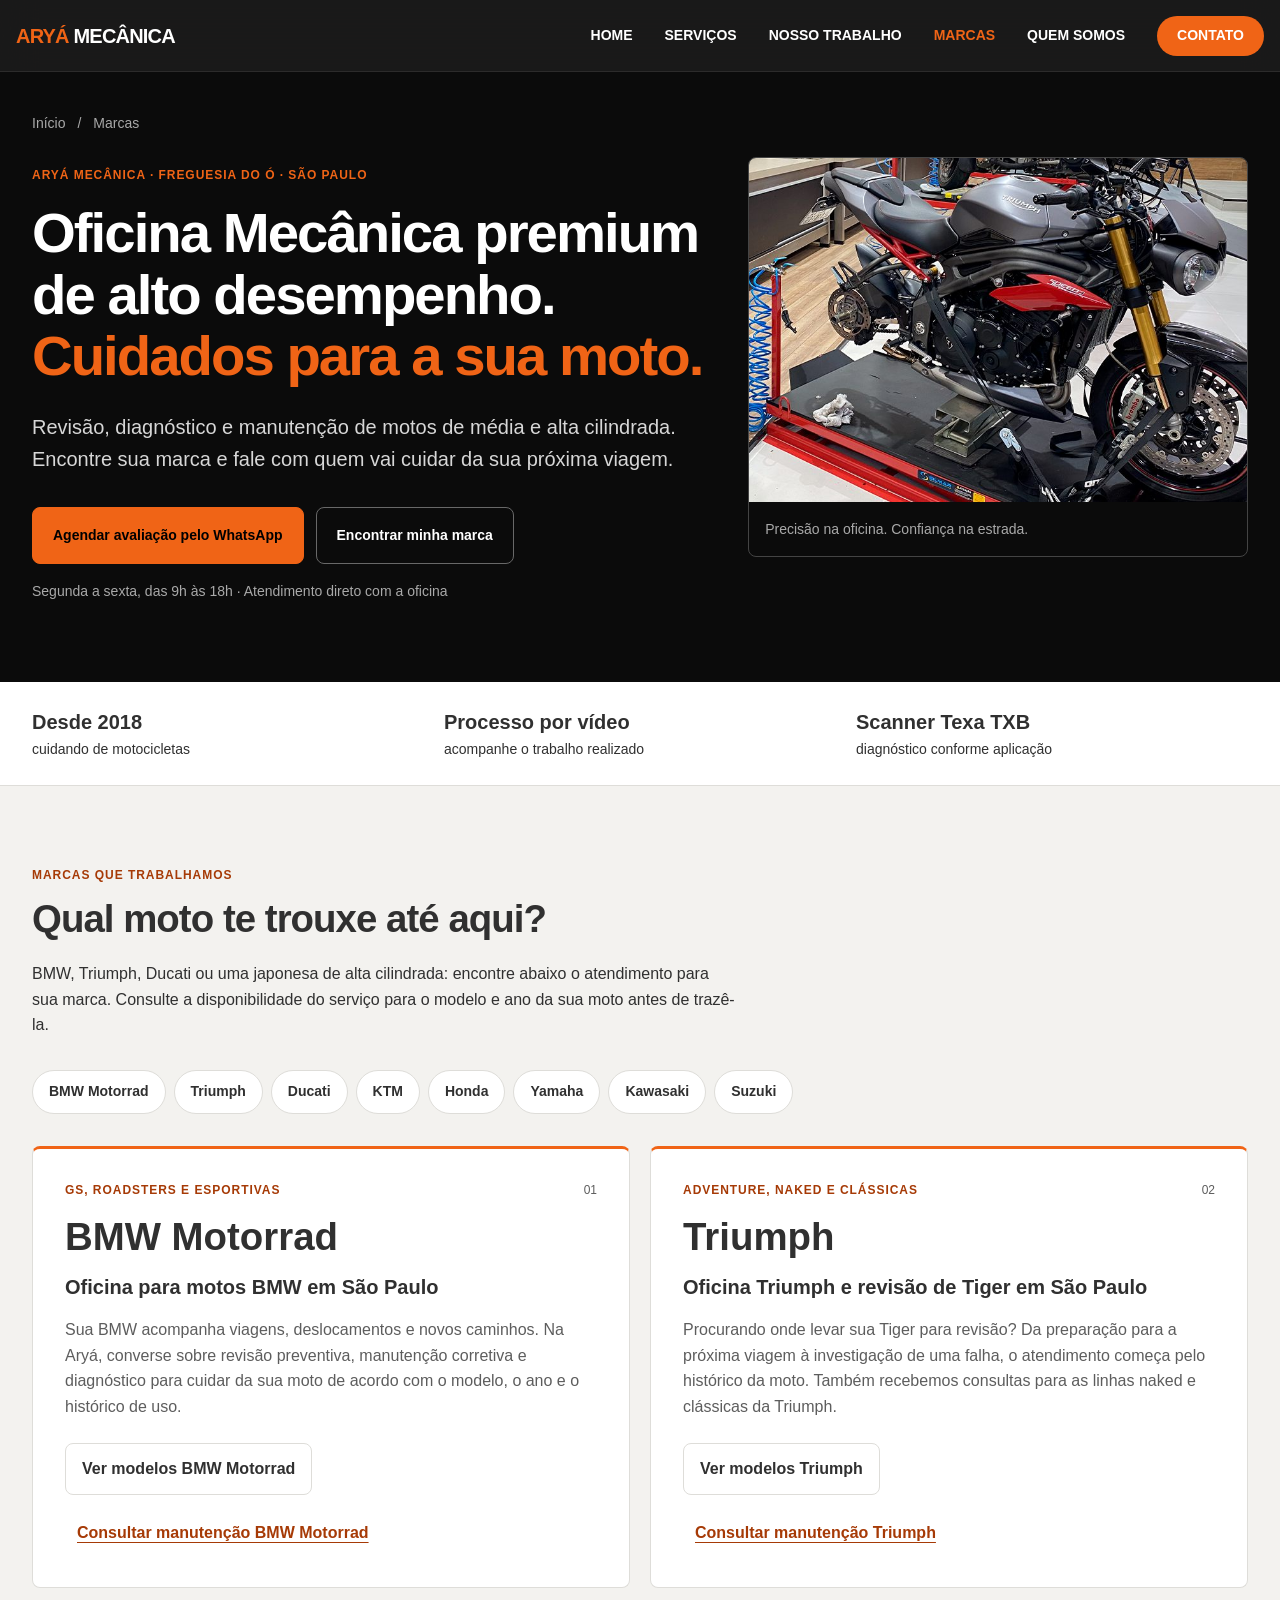
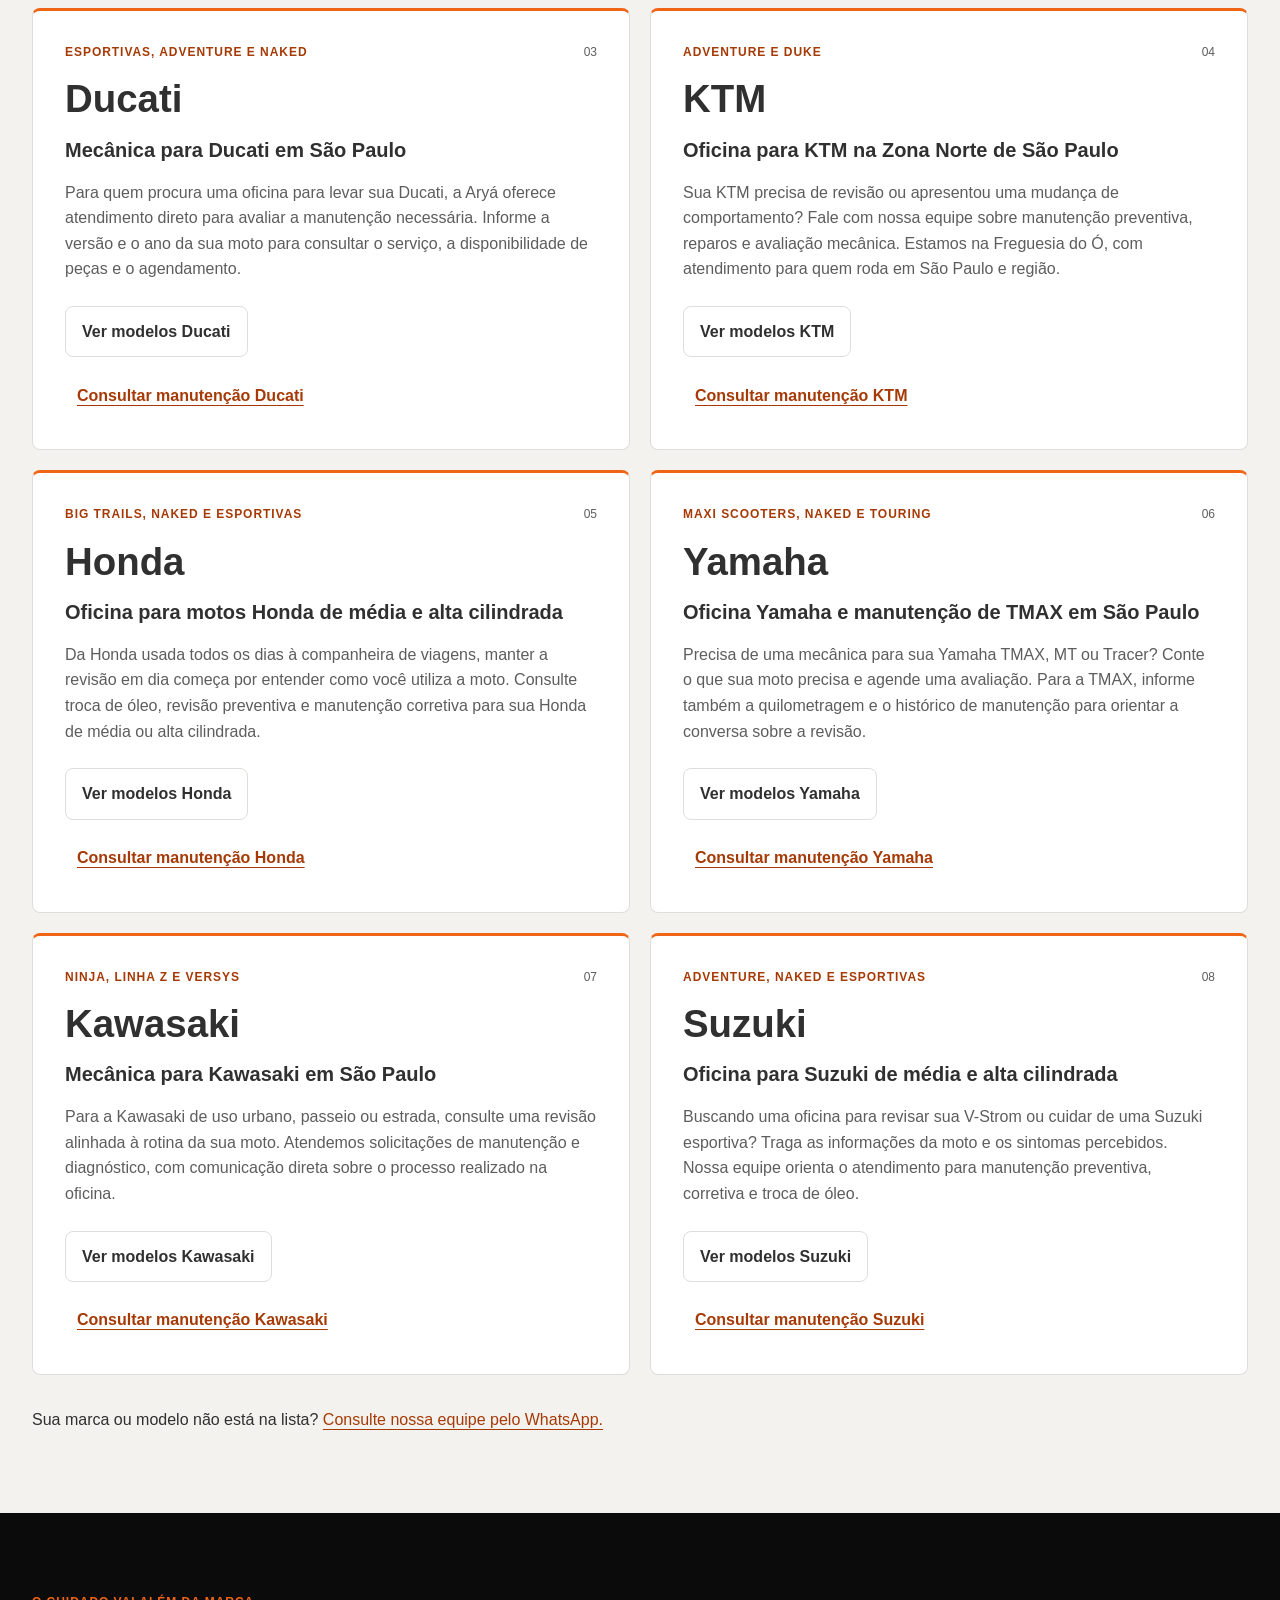
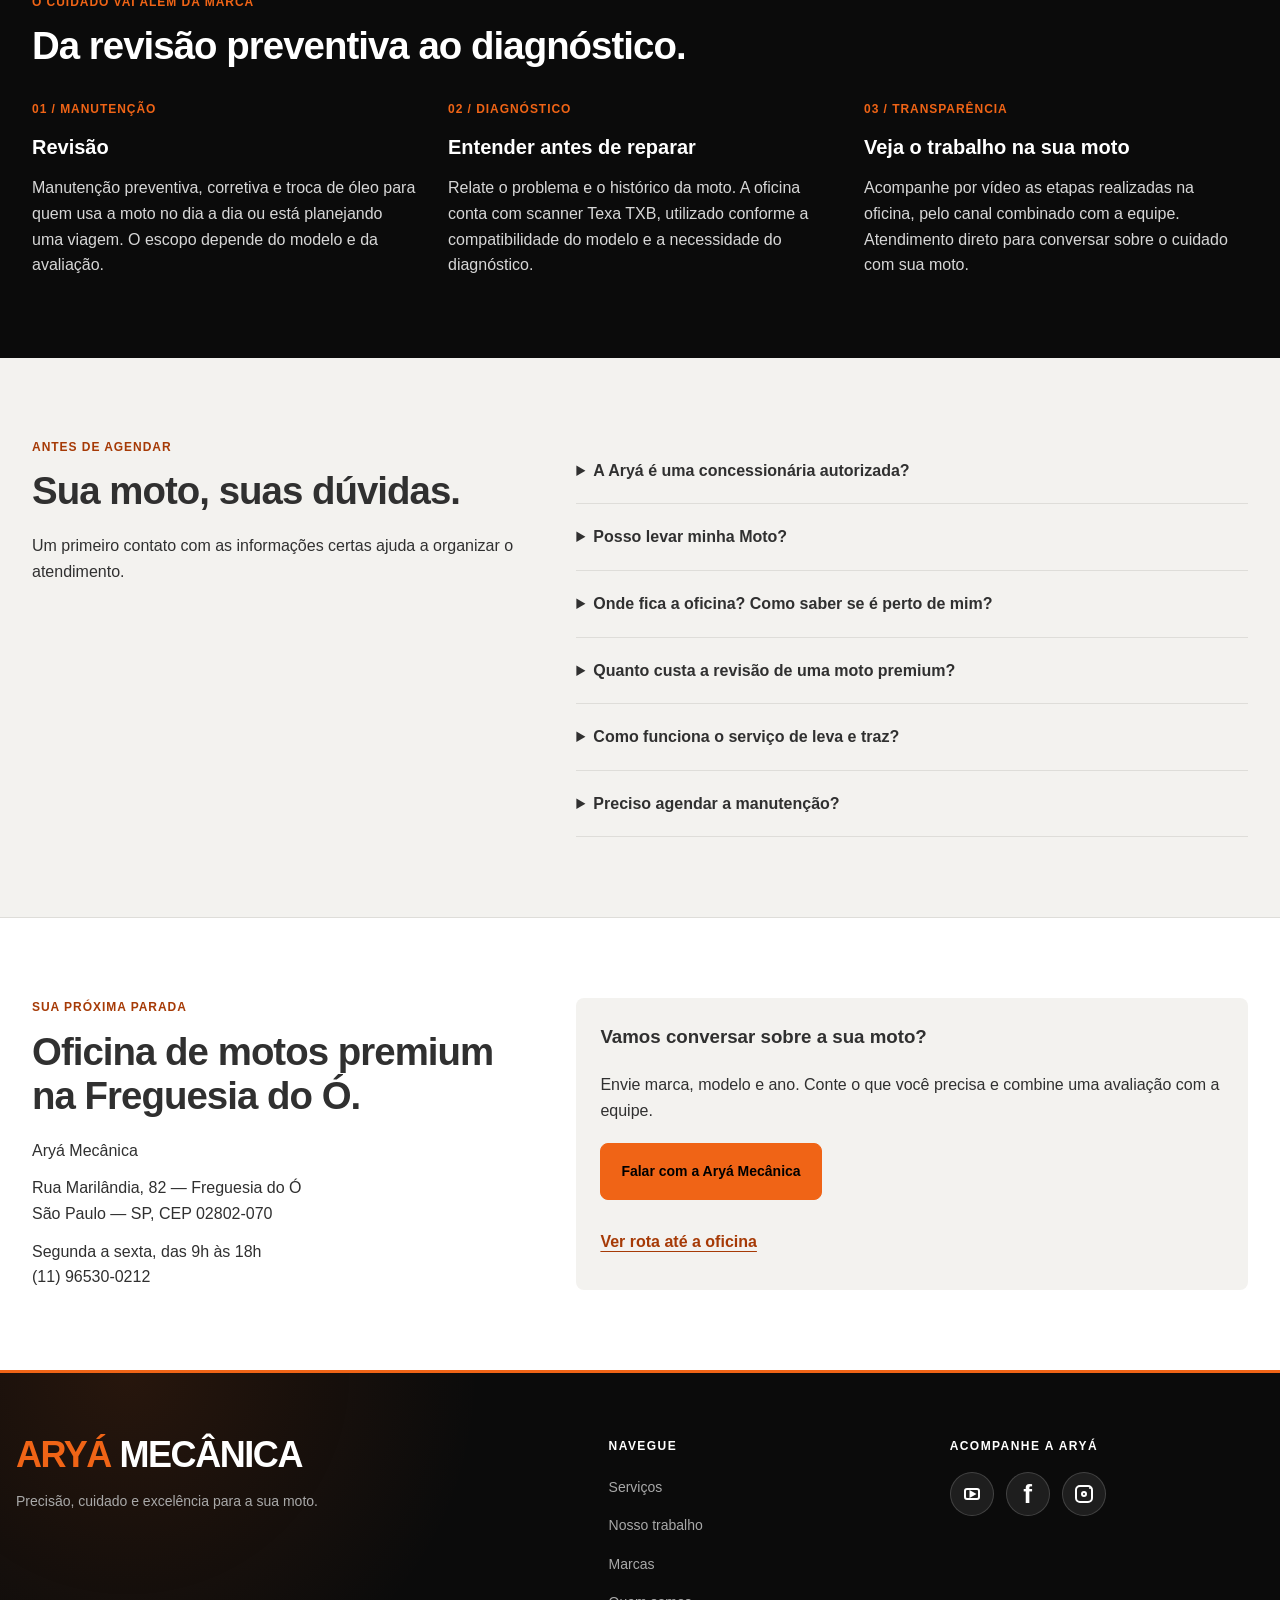
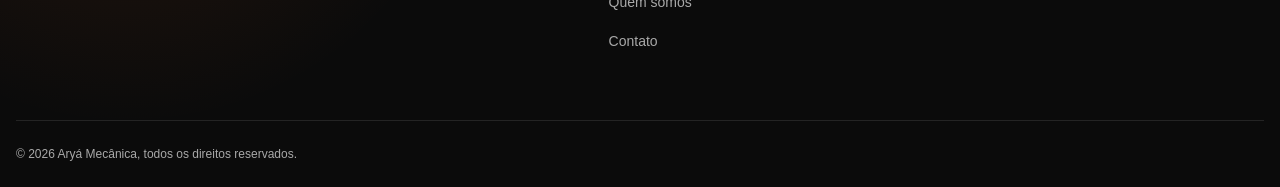
==== commit 813f76be: "feat(marcas): adiciona lightboxes e cores por marca Apresenta modelos em dialogos com retorno de foc" ====
--- a/marcas.html
+++ b/marcas.html
@@ -12,7 +12,7 @@
   <meta name="theme-color" content="#0b0b0b">
   <link rel="icon" href="aryamecanica files/faviconam.png">
   <link rel="stylesheet" href="style.css?v=1.5.0">
-  <link rel="stylesheet" href="marcas.css?v=1.5.0">
+  <link rel="stylesheet" href="marcas.css?v=1.6.0">
 </head>
 <body class="brands-page">
 <a class="brands-skip" href="#conteudo">Pular para o conteúdo</a>
@@ -72,12 +72,12 @@
       <div class="brands-hero__copy">
         <nav class="brands-breadcrumb" aria-label="Localização na página"><a href="index.html">Início</a><span aria-hidden="true"> / </span><span>Marcas</span></nav>
         <p class="brands-eyebrow">Aryá Mecânica · Freguesia do Ó · São Paulo</p>
-        <h1 id="brands-title">Mecânica para motos premium.<br><span>Cuidado para a sua marca.</span></h1>
+        <h1 id="brands-title">Oficina Mecânica premium de alto desempenho.<br><span>Cuidados para a sua moto.</span></h1>
         <p class="brands-intro">Revisão, diagnóstico e manutenção de motos de média e alta cilindrada. Encontre sua marca e fale com quem vai cuidar da sua próxima viagem.</p>
         <div class="brands-actions"><a class="brands-button" href="https://wa.me/5511965300212?text=Ol%C3%A1!%20Vim%20pela%20p%C3%A1gina%20de%20marcas%20da%20Ary%C3%A1%20Mec%C3%A2nica%20e%20gostaria%20de%20agendar%20uma%20avalia%C3%A7%C3%A3o%20para%20minha%20moto.%20Modelo%3A%20__.%20Ano%3A%20__.%20Quilometragem%3A%20__.%20Servi%C3%A7o%20ou%20sintoma%3A%20__." target="_blank" rel="noopener noreferrer">Agendar avaliação pelo WhatsApp</a><a class="brands-button brands-button--secondary" href="#marcas">Encontrar minha marca</a></div>
         <p class="brands-hero__note">Segunda a sexta, das 9h às 18h · Atendimento direto com a oficina</p>
       </div>
-      <figure class="brands-hero__photo"><img src="aryamecanica files/Ar4.jpg" alt="Motocicleta Triumph em manutenção na oficina Aryá Mecânica" width="915" height="539" fetchpriority="high"><figcaption>Precisão na oficina. Confiança no próximo caminho.</figcaption></figure>
+      <figure class="brands-hero__photo"><img src="aryamecanica files/Ar4.jpg" alt="Motocicleta Triumph em manutenção na oficina Aryá Mecânica" width="915" height="539" fetchpriority="high"><figcaption>Precisão na oficina. Confiança na estrada.</figcaption></figure>
     </div>
   </section>
   <div class="brands-proof"><div class="brands-shell brands-proof__grid"><p><strong>Desde 2018</strong>cuidando de motocicletas</p><p><strong>Processo por vídeo</strong>acompanhe o trabalho realizado</p><p><strong>Scanner Texa TXB</strong>diagnóstico conforme aplicação</p></div></div>
@@ -86,97 +86,197 @@
       <p class="brands-eyebrow">Marcas que trabalhamos</p>
       <h2 id="marcas-title">Qual moto te trouxe até aqui?</h2>
       <p class="brands-section__intro">BMW, Triumph, Ducati ou uma japonesa de alta cilindrada: encontre abaixo o atendimento para sua marca. Consulte a disponibilidade do serviço para o modelo e ano da sua moto antes de trazê-la.</p>
-      <nav class="brands-index" aria-label="Ir para a marca"><a href="#bmw">BMW Motorrad</a><a href="#triumph">Triumph</a><a href="#ducati">Ducati</a><a href="#ktm">KTM</a><a href="#honda">Honda</a><a href="#yamaha">Yamaha</a><a href="#kawasaki">Kawasaki</a><a href="#suzuki">Suzuki</a><a href="#harley-davidson">Harley-Davidson</a><a href="#royal-enfield">Royal Enfield</a></nav>
+      <nav class="brands-index" aria-label="Ir para a marca"><a data-brand="bmw" href="#bmw">BMW Motorrad</a><a data-brand="triumph" href="#triumph">Triumph</a><a data-brand="ducati" href="#ducati">Ducati</a><a data-brand="ktm" href="#ktm">KTM</a><a data-brand="honda" href="#honda">Honda</a><a data-brand="yamaha" href="#yamaha">Yamaha</a><a data-brand="kawasaki" href="#kawasaki">Kawasaki</a><a data-brand="suzuki" href="#suzuki">Suzuki</a></nav>
       <div class="brands-grid">
-<article class="brand-card" id="bmw" aria-labelledby="title-bmw">
+<article class="brand-card" data-brand="bmw" id="bmw" aria-labelledby="title-bmw">
   <div class="brand-card__top"><span class="brands-eyebrow">GS, roadsters e esportivas</span><span class="brand-card__number" aria-hidden="true">01</span></div>
   <p class="brand-card__name">BMW Motorrad</p>
   <h3 id="title-bmw">Oficina para motos BMW em São Paulo</h3>
   <p>Sua BMW acompanha viagens, deslocamentos e novos caminhos. Na Aryá, converse sobre revisão preventiva, manutenção corretiva e diagnóstico para cuidar da sua moto de acordo com o modelo, o ano e o histórico de uso.</p>
-  <p class="brand-card__models"><strong>Modelos e famílias para consulta</strong>R 1200 GS · R 1250 GS · R 1300 GS · F 800 GS · F 850 GS · F 900 GS · S 1000 RR</p>
+  <button class="brand-models-button" type="button" data-models-open="models-bmw" aria-haspopup="dialog" aria-controls="models-bmw" hidden>Ver modelos BMW Motorrad</button>
+  <dialog class="brand-models-dialog" id="models-bmw" aria-labelledby="models-title-bmw" aria-describedby="models-note-bmw">
+    <div class="brand-models-dialog__header">
+      <h2 id="models-title-bmw">Modelos BMW Motorrad</h2>
+      <form method="dialog"><button class="brand-models-close" type="submit" autofocus>Fechar<span class="sr-only"> lista de modelos BMW Motorrad</span></button></form>
+    </div>
+    <p id="models-note-bmw">Consulte a disponibilidade de atendimento para o modelo e ano da sua moto.</p>
+    <ul class="brand-models-list">
+      <li>R 1200 GS</li>
+      <li>R 1250 GS</li>
+      <li>R 1300 GS</li>
+      <li>F 800 GS</li>
+      <li>F 850 GS</li>
+      <li>F 900 GS</li>
+      <li>S 1000 RR</li>
+    </ul>
+  </dialog>
   <a class="brands-link" href="https://wa.me/5511965300212?text=Ol%C3%A1!%20Vim%20pela%20p%C3%A1gina%20de%20marcas%20da%20Ary%C3%A1%20Mec%C3%A2nica%20e%20gostaria%20de%20agendar%20uma%20avalia%C3%A7%C3%A3o%20para%20minha%20BMW%20Motorrad.%20Modelo%3A%20__.%20Ano%3A%20__.%20Quilometragem%3A%20__.%20Servi%C3%A7o%20ou%20sintoma%3A%20__." target="_blank" rel="noopener noreferrer">Consultar manutenção BMW Motorrad<span class="sr-only"> pelo WhatsApp (abre em nova aba)</span></a>
 </article>
 
-<article class="brand-card" id="triumph" aria-labelledby="title-triumph">
+<article class="brand-card" data-brand="triumph" id="triumph" aria-labelledby="title-triumph">
   <div class="brand-card__top"><span class="brands-eyebrow">Adventure, naked e clássicas</span><span class="brand-card__number" aria-hidden="true">02</span></div>
   <p class="brand-card__name">Triumph</p>
   <h3 id="title-triumph">Oficina Triumph e revisão de Tiger em São Paulo</h3>
   <p>Procurando onde levar sua Tiger para revisão? Da preparação para a próxima viagem à investigação de uma falha, o atendimento começa pelo histórico da moto. Também recebemos consultas para as linhas naked e clássicas da Triumph.</p>
-  <p class="brand-card__models"><strong>Modelos e famílias para consulta</strong>Tiger 800 · Tiger 900 · Tiger 1200 · Tiger Sport · Street Triple · Bonneville</p>
+  <button class="brand-models-button" type="button" data-models-open="models-triumph" aria-haspopup="dialog" aria-controls="models-triumph" hidden>Ver modelos Triumph</button>
+  <dialog class="brand-models-dialog" id="models-triumph" aria-labelledby="models-title-triumph" aria-describedby="models-note-triumph">
+    <div class="brand-models-dialog__header">
+      <h2 id="models-title-triumph">Modelos Triumph</h2>
+      <form method="dialog"><button class="brand-models-close" type="submit" autofocus>Fechar<span class="sr-only"> lista de modelos Triumph</span></button></form>
+    </div>
+    <p id="models-note-triumph">Consulte a disponibilidade de atendimento para o modelo e ano da sua moto.</p>
+    <ul class="brand-models-list">
+      <li>Tiger 800</li>
+      <li>Tiger 900</li>
+      <li>Tiger 1200</li>
+      <li>Tiger Sport</li>
+      <li>Street Triple</li>
+      <li>Bonneville</li>
+    </ul>
+  </dialog>
   <a class="brands-link" href="https://wa.me/5511965300212?text=Ol%C3%A1!%20Vim%20pela%20p%C3%A1gina%20de%20marcas%20da%20Ary%C3%A1%20Mec%C3%A2nica%20e%20gostaria%20de%20agendar%20uma%20avalia%C3%A7%C3%A3o%20para%20minha%20Triumph.%20Modelo%3A%20__.%20Ano%3A%20__.%20Quilometragem%3A%20__.%20Servi%C3%A7o%20ou%20sintoma%3A%20__." target="_blank" rel="noopener noreferrer">Consultar manutenção Triumph<span class="sr-only"> pelo WhatsApp (abre em nova aba)</span></a>
 </article>
 
-<article class="brand-card" id="ducati" aria-labelledby="title-ducati">
+<article class="brand-card" data-brand="ducati" id="ducati" aria-labelledby="title-ducati">
   <div class="brand-card__top"><span class="brands-eyebrow">Esportivas, adventure e naked</span><span class="brand-card__number" aria-hidden="true">03</span></div>
   <p class="brand-card__name">Ducati</p>
   <h3 id="title-ducati">Mecânica para Ducati em São Paulo</h3>
   <p>Para quem procura uma oficina para levar sua Ducati, a Aryá oferece atendimento direto para avaliar a manutenção necessária. Informe a versão e o ano da sua moto para consultar o serviço, a disponibilidade de peças e o agendamento.</p>
-  <p class="brand-card__models"><strong>Modelos e famílias para consulta</strong>Multistrada · Monster · Panigale · Diavel · Scrambler</p>
+  <button class="brand-models-button" type="button" data-models-open="models-ducati" aria-haspopup="dialog" aria-controls="models-ducati" hidden>Ver modelos Ducati</button>
+  <dialog class="brand-models-dialog" id="models-ducati" aria-labelledby="models-title-ducati" aria-describedby="models-note-ducati">
+    <div class="brand-models-dialog__header">
+      <h2 id="models-title-ducati">Modelos Ducati</h2>
+      <form method="dialog"><button class="brand-models-close" type="submit" autofocus>Fechar<span class="sr-only"> lista de modelos Ducati</span></button></form>
+    </div>
+    <p id="models-note-ducati">Consulte a disponibilidade de atendimento para o modelo e ano da sua moto.</p>
+    <ul class="brand-models-list">
+      <li>Multistrada</li>
+      <li>Monster</li>
+      <li>Panigale</li>
+      <li>Diavel</li>
+      <li>Scrambler</li>
+    </ul>
+  </dialog>
   <a class="brands-link" href="https://wa.me/5511965300212?text=Ol%C3%A1!%20Vim%20pela%20p%C3%A1gina%20de%20marcas%20da%20Ary%C3%A1%20Mec%C3%A2nica%20e%20gostaria%20de%20agendar%20uma%20avalia%C3%A7%C3%A3o%20para%20minha%20Ducati.%20Modelo%3A%20__.%20Ano%3A%20__.%20Quilometragem%3A%20__.%20Servi%C3%A7o%20ou%20sintoma%3A%20__." target="_blank" rel="noopener noreferrer">Consultar manutenção Ducati<span class="sr-only"> pelo WhatsApp (abre em nova aba)</span></a>
 </article>
 
-<article class="brand-card" id="ktm" aria-labelledby="title-ktm">
+<article class="brand-card" data-brand="ktm" id="ktm" aria-labelledby="title-ktm">
   <div class="brand-card__top"><span class="brands-eyebrow">Adventure e Duke</span><span class="brand-card__number" aria-hidden="true">04</span></div>
   <p class="brand-card__name">KTM</p>
   <h3 id="title-ktm">Oficina para KTM na Zona Norte de São Paulo</h3>
   <p>Sua KTM precisa de revisão ou apresentou uma mudança de comportamento? Fale com nossa equipe sobre manutenção preventiva, reparos e avaliação mecânica. Estamos na Freguesia do Ó, com atendimento para quem roda em São Paulo e região.</p>
-  <p class="brand-card__models"><strong>Modelos e famílias para consulta</strong>Duke · Adventure · Super Duke</p>
+  <button class="brand-models-button" type="button" data-models-open="models-ktm" aria-haspopup="dialog" aria-controls="models-ktm" hidden>Ver modelos KTM</button>
+  <dialog class="brand-models-dialog" id="models-ktm" aria-labelledby="models-title-ktm" aria-describedby="models-note-ktm">
+    <div class="brand-models-dialog__header">
+      <h2 id="models-title-ktm">Modelos KTM</h2>
+      <form method="dialog"><button class="brand-models-close" type="submit" autofocus>Fechar<span class="sr-only"> lista de modelos KTM</span></button></form>
+    </div>
+    <p id="models-note-ktm">Consulte a disponibilidade de atendimento para o modelo e ano da sua moto.</p>
+    <ul class="brand-models-list">
+      <li>Duke</li>
+      <li>Adventure</li>
+      <li>Super Duke</li>
+    </ul>
+  </dialog>
   <a class="brands-link" href="https://wa.me/5511965300212?text=Ol%C3%A1!%20Vim%20pela%20p%C3%A1gina%20de%20marcas%20da%20Ary%C3%A1%20Mec%C3%A2nica%20e%20gostaria%20de%20agendar%20uma%20avalia%C3%A7%C3%A3o%20para%20minha%20KTM.%20Modelo%3A%20__.%20Ano%3A%20__.%20Quilometragem%3A%20__.%20Servi%C3%A7o%20ou%20sintoma%3A%20__." target="_blank" rel="noopener noreferrer">Consultar manutenção KTM<span class="sr-only"> pelo WhatsApp (abre em nova aba)</span></a>
 </article>
 
-<article class="brand-card" id="honda" aria-labelledby="title-honda">
+<article class="brand-card" data-brand="honda" id="honda" aria-labelledby="title-honda">
   <div class="brand-card__top"><span class="brands-eyebrow">Big trails, naked e esportivas</span><span class="brand-card__number" aria-hidden="true">05</span></div>
   <p class="brand-card__name">Honda</p>
   <h3 id="title-honda">Oficina para motos Honda de média e alta cilindrada</h3>
   <p>Da Honda usada todos os dias à companheira de viagens, manter a revisão em dia começa por entender como você utiliza a moto. Consulte troca de óleo, revisão preventiva e manutenção corretiva para sua Honda de média ou alta cilindrada.</p>
-  <p class="brand-card__models"><strong>Modelos e famílias para consulta</strong>Africa Twin · CB 500X · NC 750X · CB 650R · CBR 650R · CB 1000R</p>
+  <button class="brand-models-button" type="button" data-models-open="models-honda" aria-haspopup="dialog" aria-controls="models-honda" hidden>Ver modelos Honda</button>
+  <dialog class="brand-models-dialog" id="models-honda" aria-labelledby="models-title-honda" aria-describedby="models-note-honda">
+    <div class="brand-models-dialog__header">
+      <h2 id="models-title-honda">Modelos Honda</h2>
+      <form method="dialog"><button class="brand-models-close" type="submit" autofocus>Fechar<span class="sr-only"> lista de modelos Honda</span></button></form>
+    </div>
+    <p id="models-note-honda">Consulte a disponibilidade de atendimento para o modelo e ano da sua moto.</p>
+    <ul class="brand-models-list">
+      <li>Africa Twin</li>
+      <li>CB 500X</li>
+      <li>NC 750X</li>
+      <li>CB 650R</li>
+      <li>CBR 650R</li>
+      <li>CB 1000R</li>
+    </ul>
+  </dialog>
   <a class="brands-link" href="https://wa.me/5511965300212?text=Ol%C3%A1!%20Vim%20pela%20p%C3%A1gina%20de%20marcas%20da%20Ary%C3%A1%20Mec%C3%A2nica%20e%20gostaria%20de%20agendar%20uma%20avalia%C3%A7%C3%A3o%20para%20minha%20Honda.%20Modelo%3A%20__.%20Ano%3A%20__.%20Quilometragem%3A%20__.%20Servi%C3%A7o%20ou%20sintoma%3A%20__." target="_blank" rel="noopener noreferrer">Consultar manutenção Honda<span class="sr-only"> pelo WhatsApp (abre em nova aba)</span></a>
 </article>
 
-<article class="brand-card" id="yamaha" aria-labelledby="title-yamaha">
+<article class="brand-card" data-brand="yamaha" id="yamaha" aria-labelledby="title-yamaha">
   <div class="brand-card__top"><span class="brands-eyebrow">Maxi scooters, naked e touring</span><span class="brand-card__number" aria-hidden="true">06</span></div>
   <p class="brand-card__name">Yamaha</p>
   <h3 id="title-yamaha">Oficina Yamaha e manutenção de TMAX em São Paulo</h3>
   <p>Precisa de uma mecânica para sua Yamaha TMAX, MT ou Tracer? Conte o que sua moto precisa e agende uma avaliação. Para a TMAX, informe também a quilometragem e o histórico de manutenção para orientar a conversa sobre a revisão.</p>
-  <p class="brand-card__models"><strong>Modelos e famílias para consulta</strong>TMAX 530 · MT-07 · MT-09 · Tracer · XJ6 · Super Ténéré</p>
+  <button class="brand-models-button" type="button" data-models-open="models-yamaha" aria-haspopup="dialog" aria-controls="models-yamaha" hidden>Ver modelos Yamaha</button>
+  <dialog class="brand-models-dialog" id="models-yamaha" aria-labelledby="models-title-yamaha" aria-describedby="models-note-yamaha">
+    <div class="brand-models-dialog__header">
+      <h2 id="models-title-yamaha">Modelos Yamaha</h2>
+      <form method="dialog"><button class="brand-models-close" type="submit" autofocus>Fechar<span class="sr-only"> lista de modelos Yamaha</span></button></form>
+    </div>
+    <p id="models-note-yamaha">Consulte a disponibilidade de atendimento para o modelo e ano da sua moto.</p>
+    <ul class="brand-models-list">
+      <li>TMAX 530</li>
+      <li>MT-07</li>
+      <li>MT-09</li>
+      <li>Tracer</li>
+      <li>XJ6</li>
+      <li>Super Ténéré</li>
+    </ul>
+  </dialog>
   <a class="brands-link" href="https://wa.me/5511965300212?text=Ol%C3%A1!%20Vim%20pela%20p%C3%A1gina%20de%20marcas%20da%20Ary%C3%A1%20Mec%C3%A2nica%20e%20gostaria%20de%20agendar%20uma%20avalia%C3%A7%C3%A3o%20para%20minha%20Yamaha.%20Modelo%3A%20__.%20Ano%3A%20__.%20Quilometragem%3A%20__.%20Servi%C3%A7o%20ou%20sintoma%3A%20__." target="_blank" rel="noopener noreferrer">Consultar manutenção Yamaha<span class="sr-only"> pelo WhatsApp (abre em nova aba)</span></a>
 </article>
 
-<article class="brand-card" id="kawasaki" aria-labelledby="title-kawasaki">
+<article class="brand-card" data-brand="kawasaki" id="kawasaki" aria-labelledby="title-kawasaki">
   <div class="brand-card__top"><span class="brands-eyebrow">Ninja, linha Z e Versys</span><span class="brand-card__number" aria-hidden="true">07</span></div>
   <p class="brand-card__name">Kawasaki</p>
   <h3 id="title-kawasaki">Mecânica para Kawasaki em São Paulo</h3>
   <p>Para a Kawasaki de uso urbano, passeio ou estrada, consulte uma revisão alinhada à rotina da sua moto. Atendemos solicitações de manutenção e diagnóstico, com comunicação direta sobre o processo realizado na oficina.</p>
-  <p class="brand-card__models"><strong>Modelos e famílias para consulta</strong>Ninja · Z650 · Z900 · Versys 650 · Versys 1000 · Vulcan S</p>
+  <button class="brand-models-button" type="button" data-models-open="models-kawasaki" aria-haspopup="dialog" aria-controls="models-kawasaki" hidden>Ver modelos Kawasaki</button>
+  <dialog class="brand-models-dialog" id="models-kawasaki" aria-labelledby="models-title-kawasaki" aria-describedby="models-note-kawasaki">
+    <div class="brand-models-dialog__header">
+      <h2 id="models-title-kawasaki">Modelos Kawasaki</h2>
+      <form method="dialog"><button class="brand-models-close" type="submit" autofocus>Fechar<span class="sr-only"> lista de modelos Kawasaki</span></button></form>
+    </div>
+    <p id="models-note-kawasaki">Consulte a disponibilidade de atendimento para o modelo e ano da sua moto.</p>
+    <ul class="brand-models-list">
+      <li>Ninja</li>
+      <li>Z650</li>
+      <li>Z900</li>
+      <li>Versys 650</li>
+      <li>Versys 1000</li>
+      <li>Vulcan S</li>
+    </ul>
+  </dialog>
   <a class="brands-link" href="https://wa.me/5511965300212?text=Ol%C3%A1!%20Vim%20pela%20p%C3%A1gina%20de%20marcas%20da%20Ary%C3%A1%20Mec%C3%A2nica%20e%20gostaria%20de%20agendar%20uma%20avalia%C3%A7%C3%A3o%20para%20minha%20Kawasaki.%20Modelo%3A%20__.%20Ano%3A%20__.%20Quilometragem%3A%20__.%20Servi%C3%A7o%20ou%20sintoma%3A%20__." target="_blank" rel="noopener noreferrer">Consultar manutenção Kawasaki<span class="sr-only"> pelo WhatsApp (abre em nova aba)</span></a>
 </article>
 
-<article class="brand-card" id="suzuki" aria-labelledby="title-suzuki">
+<article class="brand-card" data-brand="suzuki" id="suzuki" aria-labelledby="title-suzuki">
   <div class="brand-card__top"><span class="brands-eyebrow">Adventure, naked e esportivas</span><span class="brand-card__number" aria-hidden="true">08</span></div>
   <p class="brand-card__name">Suzuki</p>
   <h3 id="title-suzuki">Oficina para Suzuki de média e alta cilindrada</h3>
   <p>Buscando uma oficina para revisar sua V-Strom ou cuidar de uma Suzuki esportiva? Traga as informações da moto e os sintomas percebidos. Nossa equipe orienta o atendimento para manutenção preventiva, corretiva e troca de óleo.</p>
-  <p class="brand-card__models"><strong>Modelos e famílias para consulta</strong>V-Strom · GSX-S · GSX-R · Hayabusa · Bandit</p>
+  <button class="brand-models-button" type="button" data-models-open="models-suzuki" aria-haspopup="dialog" aria-controls="models-suzuki" hidden>Ver modelos Suzuki</button>
+  <dialog class="brand-models-dialog" id="models-suzuki" aria-labelledby="models-title-suzuki" aria-describedby="models-note-suzuki">
+    <div class="brand-models-dialog__header">
+      <h2 id="models-title-suzuki">Modelos Suzuki</h2>
+      <form method="dialog"><button class="brand-models-close" type="submit" autofocus>Fechar<span class="sr-only"> lista de modelos Suzuki</span></button></form>
+    </div>
+    <p id="models-note-suzuki">Consulte a disponibilidade de atendimento para o modelo e ano da sua moto.</p>
+    <ul class="brand-models-list">
+      <li>V-Strom</li>
+      <li>GSX-S</li>
+      <li>GSX-R</li>
+      <li>Hayabusa</li>
+      <li>Bandit</li>
+    </ul>
+  </dialog>
   <a class="brands-link" href="https://wa.me/5511965300212?text=Ol%C3%A1!%20Vim%20pela%20p%C3%A1gina%20de%20marcas%20da%20Ary%C3%A1%20Mec%C3%A2nica%20e%20gostaria%20de%20agendar%20uma%20avalia%C3%A7%C3%A3o%20para%20minha%20Suzuki.%20Modelo%3A%20__.%20Ano%3A%20__.%20Quilometragem%3A%20__.%20Servi%C3%A7o%20ou%20sintoma%3A%20__." target="_blank" rel="noopener noreferrer">Consultar manutenção Suzuki<span class="sr-only"> pelo WhatsApp (abre em nova aba)</span></a>
 </article>
 
-<article class="brand-card" id="harley-davidson" aria-labelledby="title-harley-davidson">
-  <div class="brand-card__top"><span class="brands-eyebrow">Custom e touring</span><span class="brand-card__number" aria-hidden="true">09</span></div>
-  <p class="brand-card__name">Harley-Davidson</p>
-  <h3 id="title-harley-davidson">Manutenção de Harley-Davidson em São Paulo</h3>
-  <p>Sua Harley faz parte da experiência de cada passeio. Consulte a equipe sobre revisão, manutenção e instalação de acessórios, informando o modelo, o ano e as modificações já realizadas para avaliar o serviço adequado.</p>
-  <p class="brand-card__models"><strong>Modelos e famílias para consulta</strong>Sportster · Softail · Touring · Pan America</p>
-  <a class="brands-link" href="https://wa.me/5511965300212?text=Ol%C3%A1!%20Vim%20pela%20p%C3%A1gina%20de%20marcas%20da%20Ary%C3%A1%20Mec%C3%A2nica%20e%20gostaria%20de%20agendar%20uma%20avalia%C3%A7%C3%A3o%20para%20minha%20Harley-Davidson.%20Modelo%3A%20__.%20Ano%3A%20__.%20Quilometragem%3A%20__.%20Servi%C3%A7o%20ou%20sintoma%3A%20__." target="_blank" rel="noopener noreferrer">Consultar manutenção Harley-Davidson<span class="sr-only"> pelo WhatsApp (abre em nova aba)</span></a>
-</article>
-
-<article class="brand-card" id="royal-enfield" aria-labelledby="title-royal-enfield">
-  <div class="brand-card__top"><span class="brands-eyebrow">Clássicas e adventure</span><span class="brand-card__number" aria-hidden="true">10</span></div>
-  <p class="brand-card__name">Royal Enfield</p>
-  <h3 id="title-royal-enfield">Oficina para Royal Enfield em São Paulo</h3>
-  <p>Para cuidar da sua Royal Enfield antes da próxima viagem ou no uso diário, converse com a Aryá sobre revisão preventiva e manutenção. O atendimento considera a quilometragem, o histórico da moto e a necessidade apresentada.</p>
-  <p class="brand-card__models"><strong>Modelos e famílias para consulta</strong>Interceptor 650 · Continental GT 650 · Super Meteor 650 · Himalayan</p>
-  <a class="brands-link" href="https://wa.me/5511965300212?text=Ol%C3%A1!%20Vim%20pela%20p%C3%A1gina%20de%20marcas%20da%20Ary%C3%A1%20Mec%C3%A2nica%20e%20gostaria%20de%20agendar%20uma%20avalia%C3%A7%C3%A3o%20para%20minha%20Royal%20Enfield.%20Modelo%3A%20__.%20Ano%3A%20__.%20Quilometragem%3A%20__.%20Servi%C3%A7o%20ou%20sintoma%3A%20__." target="_blank" rel="noopener noreferrer">Consultar manutenção Royal Enfield<span class="sr-only"> pelo WhatsApp (abre em nova aba)</span></a>
-</article></div>
+</div>
       <p class="brands-other">Sua marca ou modelo não está na lista? <a href="https://wa.me/5511965300212?text=Ol%C3%A1!%20Vim%20pela%20p%C3%A1gina%20de%20marcas%20da%20Ary%C3%A1%20Mec%C3%A2nica%20e%20gostaria%20de%20agendar%20uma%20avalia%C3%A7%C3%A3o%20para%20minha%20moto.%20Modelo%3A%20__.%20Ano%3A%20__.%20Quilometragem%3A%20__.%20Servi%C3%A7o%20ou%20sintoma%3A%20__." target="_blank" rel="noopener noreferrer">Consulte nossa equipe pelo WhatsApp.</a></p>
     </div>
   </section>
@@ -184,8 +284,8 @@
     <div class="brands-shell">
       <p class="brands-eyebrow">O cuidado vai além da marca</p><h2 id="services-premium-title">Da revisão preventiva ao diagnóstico.</h2>
       <div class="brands-services">
-        <article><span class="brands-eyebrow">01 / Manutenção</span><h3>Revisão para a sua rotina</h3><p>Manutenção preventiva, corretiva e troca de óleo para quem usa a moto no dia a dia ou está planejando uma viagem. O escopo depende do modelo e da avaliação.</p></article>
-        <article><span class="brands-eyebrow">02 / Diagnóstico</span><h3>Entender antes de reparar</h3><p>Conte os sintomas e o histórico da moto. A oficina conta com scanner Texa TXB, utilizado conforme a compatibilidade do modelo e a necessidade do diagnóstico.</p></article>
+        <article><span class="brands-eyebrow">01 / Manutenção</span><h3>Revisão</h3><p>Manutenção preventiva, corretiva e troca de óleo para quem usa a moto no dia a dia ou está planejando uma viagem. O escopo depende do modelo e da avaliação.</p></article>
+        <article><span class="brands-eyebrow">02 / Diagnóstico</span><h3>Entender antes de reparar</h3><p>Relate o problema e o histórico da moto. A oficina conta com scanner Texa TXB, utilizado conforme a compatibilidade do modelo e a necessidade do diagnóstico.</p></article>
         <article><span class="brands-eyebrow">03 / Transparência</span><h3>Veja o trabalho na sua moto</h3><p>Acompanhe por vídeo as etapas realizadas na oficina, pelo canal combinado com a equipe. Atendimento direto para conversar sobre o cuidado com sua moto.</p></article>
       </div>
     </div>
@@ -194,10 +294,10 @@
     <div><p class="brands-eyebrow">Antes de agendar</p><h2 id="faq-title">Sua moto, suas dúvidas.</h2><p>Um primeiro contato com as informações certas ajuda a organizar o atendimento.</p></div>
     <div>
       <details><summary>A Aryá é uma concessionária autorizada?</summary><p>Somos uma oficina independente multimarcas. As marcas e os modelos nesta página identificam as motocicletas sobre as quais você pode consultar atendimento; não representam vínculo ou autorização dos fabricantes.</p></details>
-      <details><summary>Posso levar minha BMW, Triumph Tiger, Ducati ou KTM?</summary><p>Fale com a equipe antes da visita e envie modelo, ano, quilometragem e o serviço desejado. Confirmamos a possibilidade de atendimento e a disponibilidade para agendar sua moto.</p></details>
+      <details><summary>Posso levar minha Moto?</summary><p>Fale com a equipe antes da visita e envie modelo, ano, quilometragem e o serviço desejado. Confirmamos a possibilidade de atendimento e a disponibilidade para agendar sua moto.</p></details>
       <details><summary>Onde fica a oficina? Como saber se é perto de mim?</summary><p>Estamos na Rua Marilândia, 82, Freguesia do Ó, Zona Norte de São Paulo. Use o link de rota abaixo para conferir a distância e o trajeto a partir da sua localização.</p></details>
       <details><summary>Quanto custa a revisão de uma moto premium?</summary><p>O valor varia conforme modelo, ano, quilometragem, histórico e itens necessários. Envie essas informações para conversar sobre a avaliação e o orçamento da sua moto.</p></details>
-      <details><summary>Vocês têm leva e traz?</summary><p>Há serviço de leva e traz terceirizado. Consulte com a equipe a região atendida, o custo e a disponibilidade antes de agendar.</p></details>
+      <details><summary>Como funciona o serviço de leva e traz?</summary><p>Podemos indicar o serviço de leva e traz terceirizado e sem vínculo conosco. Consulte com a equipe a região atendida, o custo e a disponibilidade antes de agendar.</p></details>
       <details><summary>Preciso agendar a manutenção?</summary><p>Entre em contato pelo WhatsApp antes de trazer a moto para combinar o atendimento. A oficina funciona de segunda a sexta, das 9h às 18h.</p></details>
     </div>
   </div></section>
@@ -247,4 +347,5 @@
 
 
 <script src="script.js?v=1.3.0" defer></script>
+<script src="marcas.js?v=1.6.0" defer></script>
 </body></html>
--- a/style.css
+++ b/style.css
@@ -1332,7 +1332,7 @@
 
 .site-footer__nav a:hover,
 .site-footer__nav a:focus-visible {
-  color: var(--color-white);
+  color: var(--color-accent);
   transform: translateX(var(--space-1));
 }
 
--- a/marcas.css
+++ b/marcas.css
@@ -12,11 +12,15 @@
   --brands-heading: clamp(1.8rem, 3vw, 2.75rem);
   --brands-brand-size: clamp(1.8rem, 3vw, 2.4rem);
   --brands-shadow: 0 1rem 3rem rgb(0 0 0 / 0.16);
+  --brands-modal-width: 36rem;
+  --brands-backdrop: rgb(0 0 0 / 0.7);
+  --brand-color: var(--color-ink);
+  --brand-contrast: var(--color-white);
   color: var(--color-ink);
   background: var(--brands-surface);
 }
 .brands-shell { width: min(calc(100% - var(--space-8)), var(--brands-container)); margin-inline: auto; }
-.brands-page :is(a, summary):focus-visible { outline: 0.1875rem solid var(--color-accent); outline-offset: var(--space-1); }
+.brands-page :is(a, button, summary):focus-visible { outline: 0.1875rem solid var(--brand-color); outline-offset: var(--space-1); }
 .brands-skip { position: fixed; top: var(--space-2); left: var(--space-4); z-index: 100; padding: var(--space-3); background: var(--color-white); transform: translateY(-200%); }
 .brands-skip:focus { transform: translateY(0); }
 .brands-page .sr-only { position: absolute; width: 1px; height: 1px; padding: 0; overflow: hidden; clip-path: inset(50%); white-space: nowrap; }
@@ -49,7 +53,63 @@
 .brands-section__intro { max-width: var(--brands-body-width); }
 .brands-index { display: flex; flex-wrap: wrap; gap: var(--space-2); margin-block: var(--space-8); }
 .brands-index a { display: inline-flex; align-items: center; min-height: var(--brands-target); padding: var(--space-2) var(--space-4); border: var(--brands-border-width) solid var(--brands-border); border-radius: var(--radius-pill); background: var(--color-white); font-size: var(--text-sm); font-weight: 650; }
-.brands-index a:hover { color: var(--brands-accent-text); border-color: var(--brands-accent-text); }
+.brands-page [data-brand="bmw"] { --brand-color: #0066b1; }
+.brands-page [data-brand="triumph"] { --brand-color: #171717; }
+.brands-page [data-brand="ducati"] { --brand-color: #c90016; }
+.brands-page [data-brand="ktm"] { --brand-color: #ff6600; --brand-contrast: #111111; }
+.brands-page [data-brand="honda"] { --brand-color: #cc0000; }
+.brands-page [data-brand="yamaha"] { --brand-color: #0033a0; }
+.brands-page [data-brand="kawasaki"] { --brand-color: #66cc00; --brand-contrast: #111111; }
+.brands-page [data-brand="suzuki"] { --brand-color: #003399; }
+.brands-index a,
+.brand-models-button,
+.brand-card .brands-link,
+.brand-models-close { transition: background-color var(--duration-fast), color var(--duration-fast), border-color var(--duration-fast); }
+.brands-index a:is(:hover, :focus-visible),
+.brand-models-button:is(:hover, :focus-visible),
+.brand-card .brands-link:is(:hover, :focus-visible),
+.brand-models-close:is(:hover, :focus-visible) {
+  background: var(--brand-color);
+  border-color: var(--brand-color);
+  color: var(--brand-contrast);
+}
+.brand-models-button,
+.brand-models-close {
+  min-height: var(--brands-target);
+  padding: var(--space-3) var(--space-4);
+  border: var(--brands-border-width) solid var(--brands-border);
+  border-radius: var(--brands-radius);
+  background: var(--color-white);
+  color: var(--color-ink);
+  font: inherit;
+  font-weight: 700;
+  cursor: pointer;
+}
+.brand-models-button { align-self: flex-start; margin-top: var(--space-2); }
+.brand-models-button[hidden] { display: none; }
+.brand-card .brands-link { padding: var(--space-2) var(--space-3); border-radius: var(--brands-radius); }
+.brands-page.is-models-open { overflow: hidden; }
+.brand-models-dialog {
+  position: fixed;
+  inset: 0;
+  width: min(calc(100% - var(--space-8)), var(--brands-modal-width));
+  max-height: calc(100dvh - var(--space-8));
+  margin: auto;
+  padding: var(--space-6);
+  overflow-y: auto;
+  overscroll-behavior: contain;
+  border: var(--brands-border-width) solid var(--brands-border);
+  border-top: var(--space-1) solid var(--brand-color);
+  border-radius: var(--brands-radius);
+  background: var(--color-white);
+  color: var(--color-ink);
+  box-shadow: var(--brands-shadow);
+}
+.brand-models-dialog::backdrop { background: var(--brands-backdrop); }
+.brand-models-dialog__header { display: flex; flex-wrap: wrap; align-items: center; justify-content: space-between; gap: var(--space-4); margin-bottom: var(--space-4); }
+.brand-models-dialog .brand-models-dialog__header h2 { margin: 0; font-size: var(--text-lg); }
+.brand-models-list { display: grid; gap: var(--space-3); margin-top: var(--space-5); padding-left: var(--space-6); list-style: disc; }
+.brand-models-list li { padding-left: var(--space-1); }
 .brands-grid { display: grid; gap: var(--space-5); }
 .brand-card { display: flex; flex-direction: column; min-width: 0; gap: var(--space-4); padding: var(--space-6); border: var(--brands-border-width) solid var(--brands-border); border-top: 0.1875rem solid var(--color-accent); border-radius: var(--brands-radius); background: var(--color-white); }
 .brand-card:target { outline: 0.1875rem solid var(--color-accent); outline-offset: var(--space-1); }
@@ -58,8 +118,6 @@
 .brand-card__name { font-family: var(--font-base); font-weight: 800; font-size: var(--brands-brand-size); line-height: var(--leading-tight); }
 .brand-card h3 { font-size: var(--text-lg); line-height: 1.35; }
 .brand-card > p:not(.brand-card__name) { color: var(--color-text); }
-.brand-card__models { font-size: var(--text-sm); padding-block: var(--space-4); border-block: var(--brands-border-width) solid var(--brands-border); }
-.brand-card__models strong { display: block; margin-bottom: var(--space-2); color: var(--color-ink); }
 .brands-link { display: inline-flex; align-items: center; min-height: var(--brands-target); color: var(--brands-accent-text); font-weight: 700; text-decoration: underline; text-underline-offset: var(--space-1); }
 .brand-card .brands-link { margin-top: auto; }
 .brands-other { margin-top: var(--space-8); }
@@ -90,5 +148,5 @@
 }
 @media (prefers-reduced-motion: reduce) {
   .brands-page { scroll-behavior: auto; }
-  .brands-button { transition: none; }
+  .brands-button, .brands-index a, .brand-models-button, .brand-card .brands-link, .brand-models-close { transition: none; }
 }
